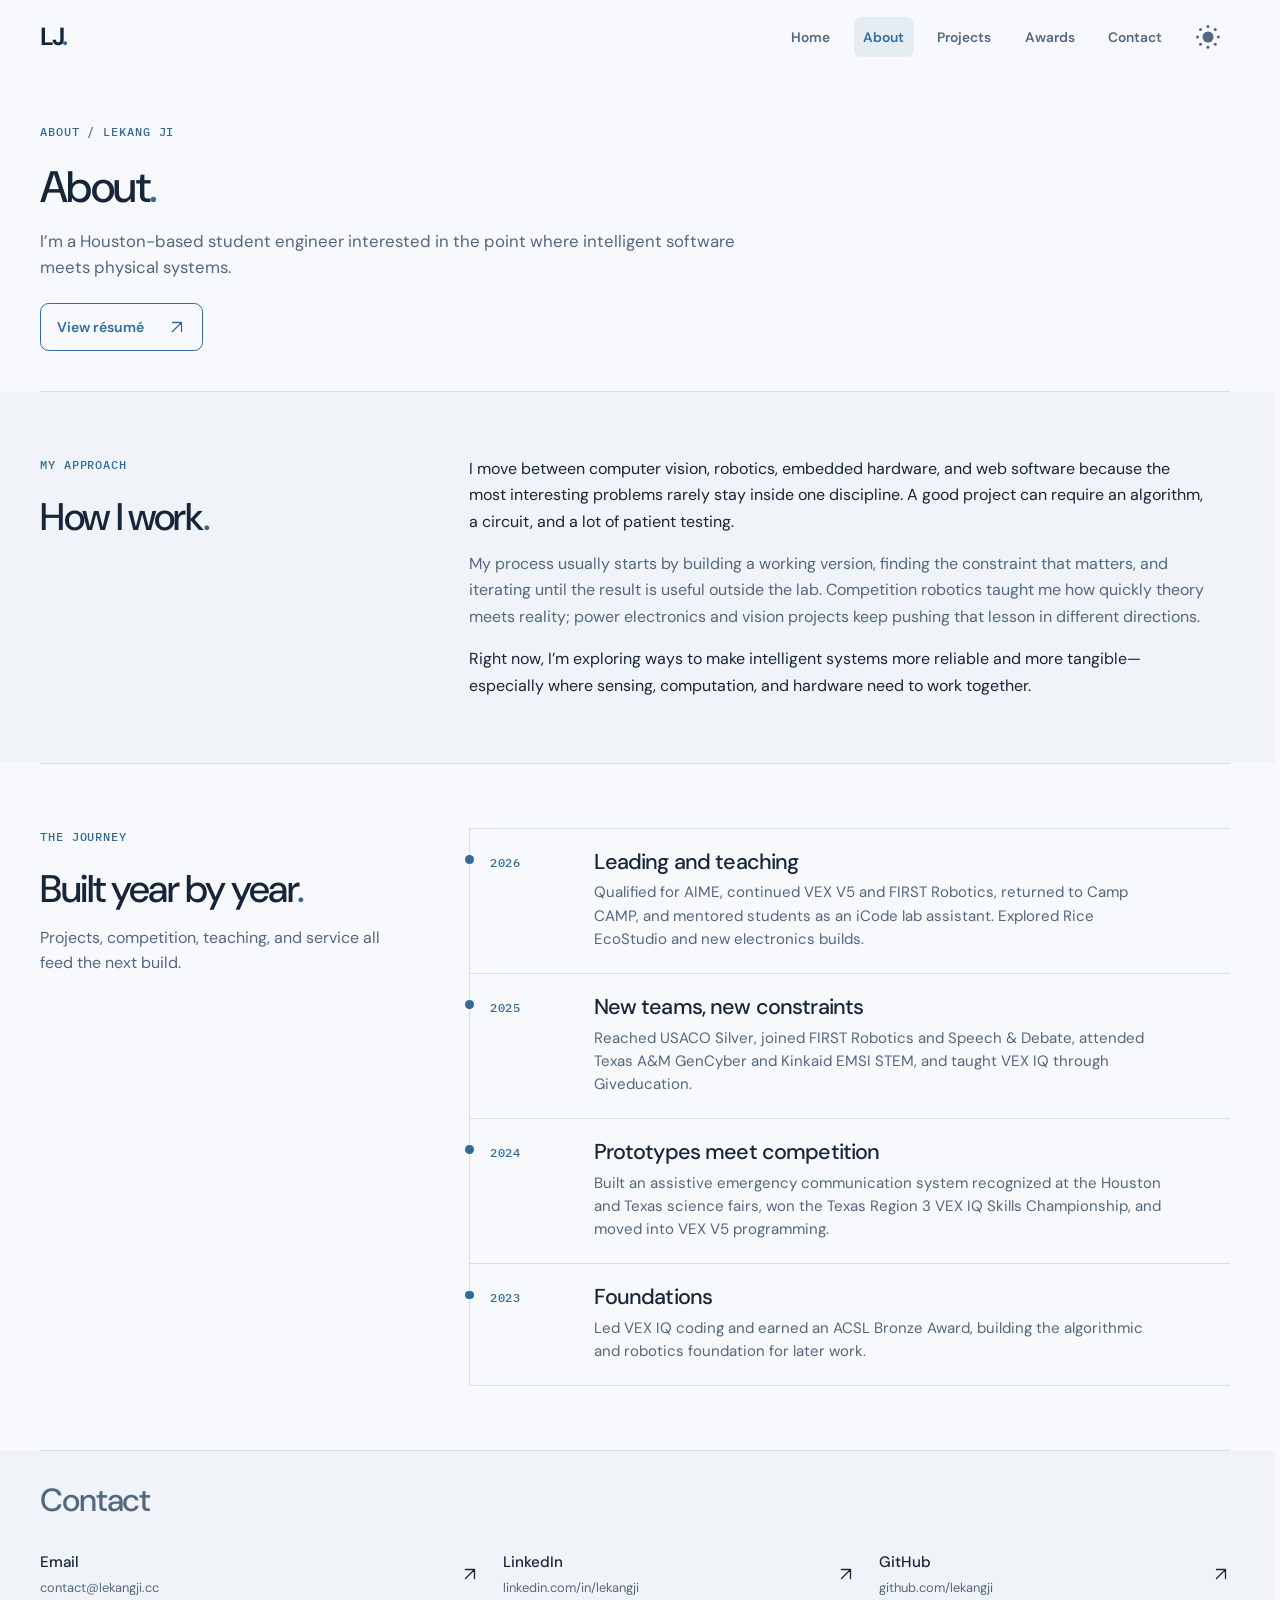
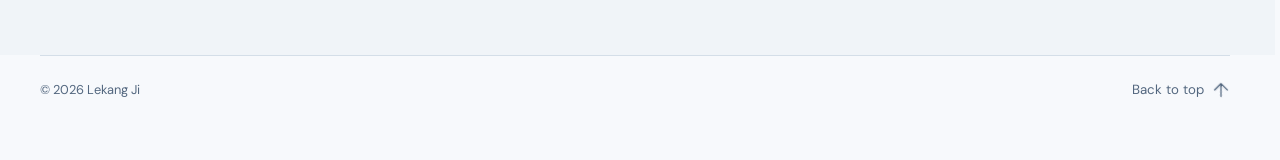
==== about/index.html @ abf26135 "v1.1 redesign" ====
<!doctype html>
<html lang="en">
<head><meta charset="UTF-8" /><meta name="viewport" content="width=device-width, initial-scale=1.0" /><meta name="description" content="About Lekang Ji: student engineer and builder working across software, AI, robotics, and hardware." /><title>About - Lekang Ji</title><link rel="stylesheet" href="/style.css?v=7" /><link rel="icon" type="image/svg+xml" href="/images/favicon.svg" />
        <meta name="theme-color" content="#326b9a" />
        <link rel="canonical" href="https://lekang.cc/about/" />
        <meta property="og:url" content="https://lekang.cc/about/" />
        <meta property="og:type" content="website" />
        <meta property="og:site_name" content="Lekang Ji" />
        <meta property="og:title" content="About - Lekang Ji" />
        <meta property="og:description" content="About Lekang Ji: student engineer and builder working across software, AI, robotics, and hardware." />
        <meta name="twitter:card" content="summary" />
        <meta name="twitter:title" content="About - Lekang Ji" />
        <meta name="twitter:description" content="About Lekang Ji: student engineer and builder working across software, AI, robotics, and hardware." />
    </head>
<body id="top">
    <a class="skip-link" href="#main-content">Skip to content</a>
    <header class="site-header" data-page="About"><nav class="site-nav wrap" aria-label="Primary navigation"><a class="wordmark" href="/">LJ<span class="wordmark-dot">.</span></a><div class="nav-links" id="primaryNav"><a href="/">Home</a><a href="/about/" aria-current="page">About</a><a href="/projects/">Projects</a><a href="/achievements/">Awards</a><a href="#contact">Contact</a></div><button class="nav-toggle" aria-controls="primaryNav" aria-expanded="false" aria-label="Open navigation" type="button"><span></span></button><button class="theme-toggle" id="themeToggle" aria-label="Switch to dark mode" type="button"></button></nav></header>
    <main id="main-content" tabindex="-1" class="wrap about-page">
        <section class="page-hero"><p class="kicker mono">ABOUT / LEKANG JI</p><h1>About<span class="accent-period">.</span></h1><p>I’m a Houston-based student engineer interested in the point where intelligent software meets physical systems.</p><a class="button-link button-link-secondary" href="/resume/">View résumé <span class="icon icon-external" aria-hidden="true"></span></a></section>
        <section class="about-bio" aria-labelledby="bio-title"><div><p class="kicker mono">MY APPROACH</p><h2 id="bio-title">How I work<span class="accent-period">.</span></h2></div><div class="about-page-body"><p>I move between computer vision, robotics, embedded hardware, and web software because the most interesting problems rarely stay inside one discipline. A good project can require an algorithm, a circuit, and a lot of patient testing.</p><p>My process usually starts by building a working version, finding the constraint that matters, and iterating until the result is useful outside the lab. Competition robotics taught me how quickly theory meets reality; power electronics and vision projects keep pushing that lesson in different directions.</p><p>Right now, I’m exploring ways to make intelligent systems more reliable and more tangible—especially where sensing, computation, and hardware need to work together.</p></div></section>
        <section class="about-timeline" aria-labelledby="timeline-title"><div><p class="kicker mono">THE JOURNEY</p><h2 id="timeline-title">Built year by year<span class="accent-period">.</span></h2><p>Projects, competition, teaching, and service all feed the next build.</p></div><div class="timeline-list"><article><span class="timeline-year mono">2026</span><div><h3>Leading and teaching</h3><p>Qualified for AIME, continued VEX V5 and FIRST Robotics, returned to Camp CAMP, and mentored students as an iCode lab assistant. Explored Rice EcoStudio and new electronics builds.</p></div></article><article><span class="timeline-year mono">2025</span><div><h3>New teams, new constraints</h3><p>Reached USACO Silver, joined FIRST Robotics and Speech & Debate, attended Texas A&amp;M GenCyber and Kinkaid EMSI STEM, and taught VEX IQ through Giveducation.</p></div></article><article><span class="timeline-year mono">2024</span><div><h3>Prototypes meet competition</h3><p>Built an assistive emergency communication system recognized at the Houston and Texas science fairs, won the Texas Region 3 VEX IQ Skills Championship, and moved into VEX V5 programming.</p></div></article><article><span class="timeline-year mono">2023</span><div><h3>Foundations</h3><p>Led VEX IQ coding and earned an ACSL Bronze Award, building the algorithmic and robotics foundation for later work.</p></div></article></div></section>
    </main>
    <footer class="site-footer wrap"><noscript><section id="contact" class="contact-section"><h2>Contact</h2><div class="contact-links"><a href="mailto:contact@lekangji.cc">Email</a><a href="https://www.linkedin.com/in/lekangji/">LinkedIn</a><a href="https://github.com/lekangji">GitHub</a></div></section></noscript></footer>
    <script type="module" src="/script.js?v=7"></script>
</body>
</html>
---- style.css ----
@import url("https://fonts.googleapis.com/css2?family=DM+Sans:wght@400;500;600;700&family=IBM+Plex+Mono:wght@400;500;600&display=swap");

:root {
    color-scheme: light;
    --bg: #f7f9fc;
    --paper: #edf2f7;
    --ink: #172538;
    --muted: #53677f;
    --line: #d4dee8;
    --accent: #326b9a;
    --accent-ink: #fff;
    --visual-dark: #1b334d;
    --max: 1280px;
    --header-height: 74px;
    --ease-out: cubic-bezier(.16, 1, .3, 1);
}
[data-theme="dark"] {
    color-scheme: dark;
    --bg: #0d1118;
    --paper: #171e28;
    --ink: #ecf4fd;
    --muted: #a7b6c6;
    --line: #303b48;
    --accent: #91bfe8;
    --accent-ink: #0d1118;
    --visual-dark: #172b40;
}
@media (prefers-color-scheme: dark) {
    :root:not([data-theme]) { color-scheme: dark; --bg: #0d1118; --paper: #171e28; --ink: #edf3fa; --muted: #aebac8; --line: #303b48; --accent: #91bfe8; --accent-ink: #0d1118; --visual-dark: #172b40; }
}
* { box-sizing: border-box; }
html { scroll-behavior: smooth; scroll-padding-top: 5rem; scrollbar-gutter: stable; }
body { margin: 0; overflow-x: clip; background: var(--bg); color: var(--ink); font-family: "DM Sans", Arial, sans-serif; font-size: 1rem; line-height: 1.6; -webkit-font-smoothing: antialiased; text-rendering: optimizeLegibility; }
main { animation: page-in .5s var(--ease-out) both; }
@keyframes page-in { from { opacity: .94; transform: translateY(8px); filter: blur(2px); } to { opacity: 1; transform: none; filter: none; } }
button, a { -webkit-tap-highlight-color: transparent; }
a { color: inherit; }
a:focus-visible, button:focus-visible { outline: 2px solid var(--accent); outline-offset: 4px; }
button { font: inherit; }
::selection { background: var(--accent); color: var(--accent-ink); }
* { scrollbar-width: thin; scrollbar-color: var(--muted) transparent; }
*::-webkit-scrollbar { width: 10px; height: 10px; }
*::-webkit-scrollbar-thumb { border: 3px solid transparent; border-radius: 999px; background: var(--muted); background-clip: padding-box; }
.wrap { width: min(calc(100% - 5rem), var(--max)); margin-inline: auto; }
.mono { font-family: "IBM Plex Mono", ui-monospace, monospace; font-size: .75rem; font-weight: 500; letter-spacing: .075em; }
.kicker { margin: 0 0 1.35rem; color: var(--accent); text-transform: uppercase; }
h1, h2, h3, p { margin-top: 0; }
h1, h2, h3 { font-weight: 500; letter-spacing: -.035em; line-height: 1.1; text-wrap: balance; overflow-wrap: anywhere; }
p { line-height: 1.55; }
.accent-period, .wordmark-dot, .hero-period { color: var(--accent); }
.skip-link { position: fixed; top: .5rem; left: 1rem; z-index: 100; padding: .7rem 1rem; border-radius: .5rem; background: var(--accent); color: var(--accent-ink); transform: translateY(-200%); }
.skip-link:focus { transform: none; }
.no-script-note { padding-block: 1.5rem; color: var(--muted); }
html:not(.theme-ready) .theme-toggle { display: none; }
html:not(.nav-ready) .nav-toggle { display: none; }
html:not(.nav-ready) .loading-message { display: none; }
.print-contact { display: none; }

/* Navigation */
.site-header { position: sticky; top: 0; z-index: 30; border-bottom: 1px solid transparent; background: color-mix(in srgb, var(--bg) 82%, transparent); backdrop-filter: blur(18px); -webkit-backdrop-filter: blur(18px); transition: background-color .25s ease, border-color .25s ease; }
.site-header.is-scrolled { background: color-mix(in srgb, var(--bg) 95%, transparent); border-bottom-color: var(--line); }
.site-nav { position: relative; display: flex; align-items: center; min-height: var(--header-height); gap: .9rem; }
.wordmark { flex: 0 0 auto; margin-right: auto; font-size: 1.55rem; font-weight: 700; letter-spacing: -.1em; line-height: 1; text-decoration: none; }
.nav-links { display: flex; align-items: center; gap: clamp(.45rem, 1.1vw, 1.2rem); min-width: 0; overflow-x: auto; scrollbar-width: none; }
.nav-links::-webkit-scrollbar { display: none; }
.nav-links a { position: relative; flex: 0 0 auto; padding: .55rem .6rem; border-radius: .45rem; color: var(--muted); font-size: .86rem; font-weight: 600; text-decoration: none; white-space: nowrap; transition: color .2s ease, background-color .2s ease; }
.nav-links a::after { content: ""; position: absolute; left: 0; right: 100%; bottom: -.28rem; height: 1px; background: var(--accent); transition: right .2s ease; }
.nav-links a:hover, .nav-links a[aria-current="page"] { color: var(--accent); background: color-mix(in srgb, var(--accent) 9%, transparent); }
.nav-links a:hover::after, .nav-links a[aria-current="page"]::after { right: 0; }
.theme-toggle, .nav-toggle { position: relative; flex: 0 0 auto; width: 2.75rem; height: 2.75rem; padding: 0; border: 0; border-radius: .6rem; background: transparent; color: var(--muted); cursor: pointer; transition: color .2s ease, background-color .2s ease; }
.theme-toggle:hover, .nav-toggle:hover { color: var(--accent); background: color-mix(in srgb, var(--accent) 9%, transparent); }
.theme-toggle::before { content: ""; position: absolute; inset: 50% auto auto 50%; width: 1.25rem; height: 1.25rem; border-radius: 50%; box-shadow: inset 0 0 0 .625rem currentColor; transform: translate(-50%, -50%) scale(.55) rotate(0deg); transition: transform .5s var(--ease-out), box-shadow .5s ease; }
.theme-toggle::after { content: ""; position: absolute; inset: 50% auto auto 50%; width: .2rem; height: .2rem; border-radius: 50%; background: currentColor; box-shadow: 0 -.65rem 0 currentColor, .46rem -.46rem 0 currentColor, .65rem 0 0 currentColor, .46rem .46rem 0 currentColor, 0 .65rem 0 currentColor, -.46rem .46rem 0 currentColor, -.65rem 0 0 currentColor, -.46rem -.46rem 0 currentColor; transform: translate(-50%, -50%) rotate(0deg); transition: transform .5s var(--ease-out), opacity .25s ease; }
[data-theme="dark"] .theme-toggle::before { box-shadow: inset .4rem .15rem 0 0 currentColor; transform: translate(-50%, -50%) scale(1) rotate(180deg); }
[data-theme="dark"] .theme-toggle::after { opacity: 0; transform: translate(-50%, -50%) rotate(180deg) scale(.5); }
.nav-toggle { display: none; }

/* Intro */
.hero { position: relative; min-height: min(78svh, 780px); display: flex; flex-direction: column; justify-content: center; padding-block: clamp(4rem, 7vw, 6.5rem) clamp(5rem, 7vw, 6.5rem); border-bottom: 1px solid var(--line); }
.hero-index { display: flex; justify-content: space-between; max-width: 70rem; color: var(--muted); }
.hero h1 { margin: 2rem 0 2.6rem; font-size: clamp(4.75rem, 9vw, 6rem); line-height: .95; }
.hero-bottom { display: grid; grid-template-columns: minmax(170px, .38fr) minmax(0, 1fr); gap: clamp(2rem, 5vw, 5rem); max-width: 70rem; }
.hero-role { padding-top: .5rem; color: var(--accent); }
.hero-statement { max-width: 44rem; margin-bottom: 1.25rem; font-size: clamp(1.75rem, 3vw, 2.7rem); font-weight: 500; letter-spacing: -.035em; line-height: 1.16; }
.hero-context { max-width: 38rem; color: var(--muted); font-size: 1.03rem; }
.hero-actions { display: flex; flex-wrap: wrap; gap: .75rem; margin-top: 1.6rem; }
.button-link { display: inline-flex; align-items: center; justify-content: space-between; gap: 1.5rem; min-height: 3rem; padding: .72rem 1rem; border: 1px solid var(--accent); border-radius: .55rem; background: var(--accent); color: var(--accent-ink); font-size: .88rem; font-weight: 600; text-decoration: none; transition: background-color .2s ease, color .2s ease, transform .3s var(--ease-out), border-color .2s ease; }
.button-link:hover { background: color-mix(in srgb, var(--accent) 75%, var(--ink)); transform: translateY(-2px); }
.button-link-secondary { background: transparent; color: var(--accent); }
.button-link-secondary:hover { background: color-mix(in srgb, var(--accent) 10%, transparent); color: var(--accent); }
.scroll-link { position: absolute; right: 0; bottom: 2.7rem; color: var(--muted); text-decoration: none; transition: color .2s ease; }
.scroll-link span { display: inline-block; margin-left: .45rem; color: var(--accent); font-size: 1rem; transition: transform .2s ease; }
.scroll-link:hover { color: var(--ink); }
.scroll-link:hover span { transform: translateY(4px); }

/* Work */
.work-section { padding-block: clamp(4.5rem, 8vw, 7rem); }
.section-shaded { position: relative; isolation: isolate; }
.section-shaded::before { content: ""; position: absolute; z-index: -1; top: 0; bottom: 0; left: 50%; width: 100vw; transform: translateX(-50%); background: color-mix(in srgb, var(--paper) 72%, var(--bg)); }
.case-system.section-shaded::before { background: var(--visual-dark); }
.section-intro { display: grid; grid-template-columns: minmax(150px, .3fr) minmax(0, 1fr); gap: clamp(2rem, 5vw, 5rem); margin-bottom: 3rem; }
.section-intro .kicker { padding-top: .6rem; }
.section-intro-heading { display: flex; flex-wrap: wrap; align-items: end; justify-content: space-between; gap: 1rem 2rem; }
.section-intro h2 { margin-bottom: 0; font-size: clamp(3.25rem, 5vw, 4.75rem); }
.section-intro-heading .button-link { flex: 0 0 auto; margin-bottom: .35rem; }
.section-intro-main > p { max-width: 35rem; margin: .8rem 0 0; color: var(--muted); font-size: 1.08rem; }
.section-inline-link { margin-top: .75rem; }
.work-feature { border-top: 1px solid var(--line); }
.work-feature:last-of-type { border-bottom: 1px solid var(--line); }
.feature-link { display: grid; grid-template-columns: minmax(0, .8fr) minmax(0, 1.2fr); gap: clamp(2.5rem, 6vw, 6rem); align-items: center; padding-block: clamp(2.5rem, 4vw, 4rem); text-decoration: none; }
.work-feature:nth-of-type(even) .feature-copy { order: 2; }
.work-feature:nth-of-type(even) .project-visual { order: 1; }
.feature-meta { margin-bottom: 1.2rem; color: var(--accent); }
.feature-copy h3 { max-width: 10ch; margin-bottom: 1rem; font-size: clamp(2.8rem, 4.5vw, 4rem); transition: color .25s ease; }
.feature-link:hover .feature-copy h3, .feature-link:focus-visible .feature-copy h3 { color: var(--accent); }
.feature-copy > p:not(.feature-meta) { max-width: 32rem; color: var(--muted); font-size: clamp(1.05rem, 1.5vw, 1.26rem); line-height: 1.52; }
.feature-action { display: inline-flex; justify-content: space-between; gap: 2rem; min-width: 14rem; margin-top: 1rem; padding-bottom: .6rem; border-bottom: 1px solid var(--accent); color: var(--accent); }
.feature-action span { font-size: 1rem; transition: transform .2s ease; }
.feature-link:hover .feature-action span { transform: translate(3px, -3px); }
.text-action { display: inline-flex; align-items: center; gap: .7rem; margin-top: 2.5rem; padding-bottom: .55rem; border-bottom: 1px solid var(--accent); color: var(--accent); text-decoration: none; transition: gap .2s ease, color .2s ease; }
.text-action:hover { gap: 1.1rem; color: var(--ink); }
.project-visual { position: relative; display: flex; flex-direction: column; justify-content: space-between; min-height: clamp(300px, 30vw, 400px); overflow: hidden; padding: clamp(1.2rem, 2.2vw, 2rem); color: #e9f0e8; background: var(--visual-dark); filter: hue-rotate(55deg) saturate(.82); isolation: isolate; transition: transform .45s var(--ease-out), filter .35s ease; }
.feature-link:hover .project-visual { transform: scale(1.012); filter: hue-rotate(70deg) saturate(1.05); }
.visual-label, .visual-foot { position: relative; z-index: 3; font-size: .7rem; }
.visual-foot { align-self: flex-end; }

/* Schematic-style visuals for the selected work. */
.visual-ups { background: #34463f; }
.visual-ups::before { content: ""; position: absolute; inset: 0; background: linear-gradient(90deg, transparent 49.8%, #ffffff18 50%, transparent 50.2%), linear-gradient(transparent 49.8%, #ffffff18 50%, transparent 50.2%); background-size: 64px 64px; opacity: .7; }
.ups-core { position: absolute; z-index: 2; top: 24%; left: 14%; display: flex; flex-direction: column; justify-content: center; width: 38%; height: 48%; padding: 2rem; border: 1px solid #c9d8c470; background: #d8e1d4; color: #31453b; }
.ups-core span { color: #597467; }
.ups-core strong { margin-block: .8rem; font-size: clamp(1.5rem, 3vw, 3rem); font-weight: 600; letter-spacing: -.06em; }
.ups-core small { font-family: "IBM Plex Mono", monospace; font-size: .7rem; letter-spacing: .075em; }
.ups-line { position: absolute; top: 48%; left: 52%; width: 13%; border-top: 2px solid #c9d8c4; }
.ups-output { position: absolute; top: 25%; right: 10%; display: grid; grid-template-columns: repeat(2, 1fr); gap: .7rem; width: 25%; height: 46%; }
.ups-output span { display: grid; place-items: center; border: 1px solid #d4e3d0a6; color: #e3eee0; font: .62rem "IBM Plex Mono", monospace; }
.visual-vision { background: #29342f; }
.vision-grid { position: absolute; inset: 0; background: repeating-linear-gradient(0deg, transparent 0 39px, #a9c2a213 40px), repeating-linear-gradient(90deg, transparent 0 39px, #a9c2a213 40px); }
.vision-object { position: absolute; left: 37%; bottom: 20%; width: 28%; height: 36%; background: linear-gradient(135deg, #98a99d, #5c7565); clip-path: polygon(20% 0, 80% 0, 100% 18%, 100% 100%, 0 100%, 0 18%); box-shadow: 0 0 30px #0005; }
.vision-object-top { position: absolute; left: 21%; top: 14%; width: 58%; height: 11%; background: #d4dfd0; }
.vision-target { position: absolute; left: 29%; top: 26%; width: 44%; height: 59%; border: 1px solid #b4cfb0; }
.vision-target::before, .vision-target::after { content: ""; position: absolute; width: 12px; height: 12px; border-color: #d4e7cb; }
.vision-target::before { top: -1px; left: -1px; border-top: 2px solid; border-left: 2px solid; }
.vision-target::after { bottom: -1px; right: -1px; border-bottom: 2px solid; border-right: 2px solid; }
.vision-target span { position: absolute; top: -1.45rem; left: 0; color: #d4e7cb; font-size: .7rem; }
.vision-crosshair { position: absolute; top: 52%; left: 50%; color: #e3eee0; font: 2rem "IBM Plex Mono", monospace; transform: translate(-50%, -50%); }
.visual-platform { background: #d9dfd6; color: #415d4d; }
.browser-shell { position: absolute; top: 17%; left: 12%; width: 76%; height: 67%; border: 1px solid #8fa593; background: #edf1e9; }
.browser-top { display: flex; align-items: center; gap: 5px; height: 14%; padding: .35rem 1rem; border-bottom: 1px solid #adc0ad; }
.browser-top i { width: 6px; height: 6px; border: 1px solid #79967f; border-radius: 50%; }
.browser-top span { margin-left: auto; font-size: .7rem; }
.browser-content { display: flex; height: 86%; }
.browser-side { width: 17%; border-right: 1px solid #adc0ad; background: #e2e9df; }
.browser-main { flex: 1; padding: 8%; }
.browser-head { width: 63%; height: 18%; margin-bottom: 12%; background: #829e87; }
.browser-tiles { display: flex; gap: 4%; height: 28%; }
.browser-tiles span { flex: 1; background: #c1d0be; }
.browser-tiles span:nth-child(2) { background: #91a994; }
.browser-tiles.secondary { height: 16%; margin-top: 4%; opacity: .7; }

/* Featured projects: image-led stories and their detail panel. */
.featured-story + .featured-story { margin-top: 1.25rem; }
.featured-open { position: relative; display: block; width: 100%; min-height: clamp(470px, 54vw, 660px); overflow: hidden; padding: 0; border: 0; background: var(--visual-dark); color: #fff; text-align: left; cursor: pointer; isolation: isolate; }
.featured-open:focus-visible { outline: 3px solid var(--accent); outline-offset: 4px; }
.featured-fallback, .featured-image { position: absolute; inset: -17% 0; width: 100%; height: 134%; transform: translate3d(0, var(--featured-shift, 0px), 0) scale(var(--featured-scale, 1.12)); transform-origin: center; transition: transform .12s linear, opacity .4s ease; }
.featured-fallback { min-height: 0; padding: 0; filter: none; }
.featured-image { display: block; object-fit: cover; opacity: 0; transition: transform .12s linear, opacity .5s ease, filter .35s ease; }
.featured-open.has-featured-image .featured-image { opacity: 1; }
.featured-open.has-featured-image .featured-fallback { opacity: 0; }
.featured-shade { position: absolute; z-index: 4; inset: 0; background: linear-gradient(180deg, rgba(10, 23, 37, .64), transparent 27%, rgba(10, 23, 37, .62) 100%), linear-gradient(90deg, rgba(10, 23, 37, .78) 0%, rgba(10, 23, 37, .42) 48%, rgba(10, 23, 37, .08) 100%); }
.featured-content { position: relative; z-index: 5; display: flex; flex-direction: column; align-items: flex-start; justify-content: flex-end; min-height: inherit; max-width: 48rem; padding: clamp(1.5rem, 5vw, 4.5rem); }
.featured-meta { margin: -.45rem 0 auto -.65rem; padding: .45rem .65rem; background: rgba(10, 23, 37, .78); color: #eff7ff; }
.featured-title { display: block; max-width: 13ch; margin-top: 4rem; font-size: clamp(3.5rem, 7vw, 6rem); font-weight: 500; letter-spacing: -.04em; line-height: 1.04; text-wrap: balance; overflow-wrap: anywhere; }
.featured-summary { display: block; max-width: 34rem; margin-top: 1rem; font-size: clamp(1.05rem, 1.6vw, 1.3rem); line-height: 1.4; color: #e5edf5; }
.featured-cta { display: inline-flex; align-items: center; justify-content: space-between; gap: 2rem; min-width: 16rem; margin-top: 2rem; padding: .7rem 0; border-bottom: 1px solid #d6e8f8; color: #fff; }
.featured-cta span { font-size: 1rem; transition: transform .25s var(--ease-out); }
.featured-open:hover .featured-cta span, .featured-open:focus-visible .featured-cta span { transform: translate(4px, -4px); }
.featured-open:hover .featured-image { filter: saturate(1.1) contrast(1.03); }
.featured-open .visual-platform { background: #4c6375; }
.featured-open .browser-shell { transform: rotate(-5deg) scale(1.1); }
.featured-open .visual-ups { background: #25435a; }
.featured-open .visual-vision { background: #1e3a4d; }

body.featured-panel-open { overflow: hidden; }
.featured-panel { position: fixed; inset: 0 0 0 auto; width: min(560px, 100%); max-width: none; height: 100dvh; max-height: none; margin: 0; padding: 0; overflow-x: hidden; overflow-y: auto; border: 0; border-left: 1px solid var(--line); background: var(--bg); color: var(--ink); box-shadow: -18px 0 50px rgba(8, 20, 33, .2); }
.featured-panel[open] { animation: featured-panel-in .38s var(--ease-out) both; }
.featured-panel::backdrop { background: rgba(9, 19, 31, .58); }
@keyframes featured-panel-in { from { opacity: .9; transform: translateX(48px); } to { opacity: 1; transform: translateX(0); } }
.featured-panel-inner { min-height: 100%; }
.featured-panel-top { position: sticky; top: 0; z-index: 2; display: flex; justify-content: space-between; align-items: center; gap: 1rem; min-height: 4.5rem; padding: .75rem clamp(1.25rem, 4vw, 2.5rem); border-bottom: 1px solid var(--line); background: color-mix(in srgb, var(--bg) 96%, transparent); backdrop-filter: blur(14px); color: var(--accent); }
.featured-panel-close { display: inline-flex; align-items: center; gap: .75rem; padding: .4rem 0 .4rem .5rem; border: 0; background: transparent; color: var(--ink); cursor: pointer; }
.featured-panel-close span { font-size: 1.6rem; line-height: 1; }
.featured-panel-close { min-height: 2.75rem; border-radius: .55rem; }
.featured-panel-body { padding: clamp(2rem, 5vw, 3rem) clamp(1.25rem, 4vw, 2.5rem) 4rem; }
.featured-panel-category { margin-bottom: 1rem; color: var(--accent); text-transform: uppercase; }
.featured-panel h2 { margin-bottom: 1.25rem; font-size: clamp(2.75rem, 5vw, 4rem); }
.featured-panel-description { max-width: 42ch; margin-bottom: 2rem; color: var(--muted); font-size: 1.1rem; }
.featured-panel-gallery { display: grid; gap: .75rem; margin-bottom: 2rem; }
.featured-panel-gallery figure { margin: 0; }
.featured-panel-gallery img, .case-media img { display: block; width: 100%; aspect-ratio: 4 / 3; max-height: 420px; object-fit: contain; background: var(--paper); border: 1px solid var(--line); border-radius: .55rem; opacity: 0; }
.featured-panel-gallery .is-loaded img, .case-media.is-loaded img { opacity: 1; }
.case-media { margin: 2rem 0 0; max-width: 48rem; }
.case-media figcaption { margin-top: .5rem; color: var(--muted); font-size: .85rem; }
.featured-panel-gallery figcaption, .featured-media-note { margin: .5rem 0 0; color: var(--muted); font-size: .8rem; }
.featured-panel-fallback { position: relative; inset: auto; width: 100%; height: 280px; transform: none; overflow: hidden; }
.featured-panel-fallback .browser-shell { transform: scale(.9); }
.featured-panel-subhead { margin-bottom: .8rem; color: var(--accent); }
.featured-panel-stack { display: flex; flex-wrap: wrap; gap: .5rem; margin: 0 0 2rem; padding: 0; list-style: none; }
.featured-panel-stack li { padding: .5rem .75rem; border: 1px solid var(--line); border-radius: .35rem; background: var(--paper); font-size: .82rem; }
.featured-panel-links { display: grid; gap: .6rem; }
.featured-panel-link { display: flex; align-items: center; min-height: 3.25rem; padding: .7rem 1rem; border: 1px solid var(--accent); border-radius: .5rem; color: var(--accent); font-size: .9rem; font-weight: 600; text-decoration: none; transition: background .2s ease, color .2s ease; }
.featured-panel-link:first-child { background: var(--accent); color: var(--accent-ink); }
.featured-panel-link:hover { background: color-mix(in srgb, var(--accent) 12%, var(--bg)); }
.featured-panel-link:first-child:hover { background: color-mix(in srgb, var(--accent) 78%, var(--ink)); }

/* Contact */
.contact-section { display: grid; grid-template-columns: minmax(0, 1.35fr) minmax(280px, .65fr); column-gap: clamp(3rem, 7vw, 7rem); align-items: end; padding-block: clamp(5rem, 9vw, 8rem); border-top: 1px solid var(--line); }
.contact-section .kicker { grid-column: 1 / -1; }
.contact-section h2 { max-width: 12ch; margin-bottom: 0; font-size: clamp(3.5rem, 6vw, 5.5rem); }
.contact-action p { max-width: 22rem; margin-bottom: .5rem; color: var(--muted); font-size: 1.05rem; }
.contact-link { display: inline-flex; gap: 2rem; align-items: baseline; margin-top: 1.5rem; padding-bottom: .3rem; border-bottom: 1px solid var(--accent); color: var(--accent); font-size: clamp(2rem, 4vw, 4rem); letter-spacing: -.05em; text-decoration: none; }
.contact-link span { font-size: .75em; transition: transform .2s ease; }
.contact-link:hover span { transform: translate(5px, -5px); }
.contact-social { display: flex; flex-wrap: wrap; gap: 1.4rem; margin-top: 1.8rem; }
.contact-social a { color: var(--muted); text-decoration: none; transition: color .2s ease; }
.contact-social a:hover { color: var(--accent); }
.site-footer { display: flex; justify-content: space-between; gap: 2rem; padding-block: 2rem 3rem; border-top: 1px solid var(--line); color: var(--muted); }
.archive-page .site-footer { border-top: 0; }
.site-footer > div { display: flex; flex-wrap: wrap; gap: 1.5rem; }
.site-footer a { font-size: .83rem; text-decoration: none; }
.site-footer a:hover { color: var(--accent); }

/* Recognition preview */
.achievement-section { padding-block: clamp(4.5rem, 8vw, 7rem); border-top: 1px solid var(--line); }
.compact-intro { margin-bottom: 1.8rem; }
.award-featured { padding-block: 2rem 3rem; }
.award-featured .kicker { margin-bottom: 1.2rem; }

/* Archive */
.page-hero { padding-block: clamp(5rem, 8vw, 7rem) clamp(3.5rem, 6vw, 5rem); border-bottom: 1px solid var(--line); }
.page-hero h1 { max-width: 1000px; margin-bottom: 1.5rem; font-size: clamp(3.7rem, 6.5vw, 6rem); }
.page-hero > p:not(.kicker) { max-width: 45rem; color: var(--muted); font-size: clamp(1.15rem, 1.8vw, 1.55rem); }
.page-hero-actions { display: flex; flex-wrap: wrap; gap: 1rem 2rem; }
.page-hero-actions .text-action { margin-top: 1rem; }
.archive-nav { position: sticky; top: var(--header-height); z-index: 20; display: flex; gap: clamp(1rem, 3vw, 3rem); overflow-x: auto; padding-block: 1.05rem; border-bottom: 1px solid var(--line); background: color-mix(in srgb, var(--bg) 96%, transparent); backdrop-filter: blur(14px); scrollbar-width: none; }
.archive-nav::-webkit-scrollbar { display: none; }
.archive-nav a { flex: 0 0 auto; color: var(--muted); text-decoration: none; }
.archive-nav a:hover, .archive-nav a:focus-visible, .archive-nav a[aria-current="location"] { color: var(--accent); }
.archive-nav a[aria-current="location"] { text-decoration: underline; text-underline-offset: .45rem; }
.archive-content { padding-bottom: 0; }
.archive-section { padding-block: clamp(4.5rem, 8vw, 7rem); border-bottom: 1px solid var(--line); scroll-margin-top: 8rem; }
.archive-section:last-child { border-bottom: 0; }
.archive-section-head { display: grid; grid-template-columns: minmax(150px, .35fr) minmax(0, 1fr); gap: 2rem; align-items: start; margin-bottom: 1.6rem; }
.archive-section-head .kicker { padding-top: .5rem; }
.archive-section-head h2 { max-width: 16ch; font-size: clamp(2.8rem, 4vw, 4rem); }
.project-card-grid { display: grid; grid-template-columns: repeat(3, minmax(0, 1fr)); gap: 1.25rem; }
.project-card { min-width: 0; overflow: hidden; border: 1px solid var(--line); border-radius: .875rem; background: var(--paper); transform: perspective(900px); transition: transform .35s var(--ease-out), border-color .25s ease, background-color .25s ease; }
.project-card:focus-within { border-color: var(--accent); }
.project-card-inner { display: flex; height: 100%; flex-direction: column; color: inherit; text-decoration: none; }
.project-card-visual { position: relative; display: flex; min-height: 128px; align-items: flex-start; padding: 1rem; overflow: hidden; background: linear-gradient(135deg, color-mix(in srgb, var(--accent) 20%, var(--paper)), color-mix(in srgb, var(--accent) 5%, var(--paper))); transition: filter .25s ease; }
.project-card-visual::before { content: ""; position: absolute; inset: 0; background: linear-gradient(90deg, transparent 49.5%, color-mix(in srgb, var(--accent) 18%, transparent) 50%, transparent 50.5%), linear-gradient(transparent 49.5%, color-mix(in srgb, var(--accent) 18%, transparent) 50%, transparent 50.5%); background-size: 34px 34px; }
.project-card-visual > span { position: relative; z-index: 1; color: var(--accent); }
.project-card-image { position: absolute; inset: 0; width: 100%; height: 100%; object-fit: cover; transform: scale(1.02); transition: transform .2s ease, filter .25s ease; }
.project-card-body { display: flex; min-height: 230px; flex: 1; flex-direction: column; padding: 1.25rem; }
.project-card-meta { margin-bottom: .7rem; color: var(--accent); font-size: .7rem; text-transform: uppercase; }
.project-card-body h3 { margin-bottom: .65rem; font-size: clamp(1.4rem, 2vw, 1.9rem); letter-spacing: -.05em; }
.project-card-description { margin-bottom: 1.25rem; color: var(--muted); font-size: .9rem; }
.project-card-footer { display: flex; flex-wrap: wrap; justify-content: space-between; gap: .5rem; margin-top: auto; padding-top: .8rem; border-top: 1px solid var(--line); color: var(--accent); font-size: .7rem; }
.project-card-actions { display: flex; flex-wrap: wrap; justify-content: flex-end; gap: .35rem .7rem; text-align: right; }
.project-card-title-link, .project-card-action { color: inherit; text-decoration: none; }
.project-card-title-link:hover, .project-card-action:hover { color: var(--accent); }
.project-card-action { color: var(--accent); text-align: right; }
.award-card .project-card-footer span:last-child { white-space: normal; text-align: right; }
@media (hover: hover) and (pointer: fine) {
    .project-card:hover { transform: perspective(900px) translateY(-3px) rotateX(var(--tilt-x, .35deg)) rotateY(var(--tilt-y, -.35deg)); border-color: color-mix(in srgb, var(--accent) 70%, var(--line)); background: color-mix(in srgb, var(--accent) 5%, var(--paper)); }
    .project-card:hover .project-card-visual { filter: saturate(1.12) hue-rotate(5deg); }
    .project-card.has-image:hover .project-card-image { transform: translate3d(var(--image-x, 0px), var(--image-y, 0px), 0) scale(1.09); filter: saturate(1.08); }
}
.loading-message { padding-block: 5rem; color: var(--muted); }

/* Case studies */
.case-hero { padding-block: clamp(3.5rem, 6vw, 6rem) clamp(2.5rem, 4vw, 4rem); }
.case-hero h1 { max-width: 12ch; margin-bottom: 1.5rem; font-size: clamp(3.8rem, 7vw, 6rem); }
.case-statement { max-width: 52rem; font-size: clamp(1.8rem, 3.5vw, 3.2rem); letter-spacing: -.035em; line-height: 1.16; }
.case-summary { max-width: 42rem; margin-top: 1.8rem; color: var(--muted); font-size: 1.12rem; }
.case-system { padding: clamp(2rem, 4vw, 4rem); background: var(--visual-dark); color: #eef6ff; }
.case-system .kicker { color: #a9cfee; }
.system-flow { display: flex; align-items: stretch; gap: 1rem; padding-block: 2rem; }
.system-step { flex: 1; display: grid; min-height: 120px; place-items: center; padding: 1rem; border: 1px solid #9cc3e68c; color: #eef6ff; font-size: clamp(1rem, 1.5vw, 1.4rem); text-align: center; }
.system-arrow { align-self: center; color: #a9cfee; font-size: 1.8rem; }
.system-note { margin: 1rem 0 0; color: #a9cfee; font-size: .7rem; }
.case-body { display: grid; grid-template-columns: repeat(2, minmax(0, 1fr)); column-gap: clamp(3rem, 8vw, 8rem); padding-block: 3rem; }
.case-detail { padding-block: 1.8rem; border-bottom: 1px solid var(--line); }
.case-detail h2 { margin-bottom: 1.5rem; color: var(--accent); font-size: .72rem; letter-spacing: .1em; }
.case-detail p { max-width: 35rem; color: var(--ink); font-size: clamp(1.1rem, 1.55vw, 1.35rem); line-height: 1.5; }
.case-back { display: inline-block; margin-bottom: 5rem; padding-bottom: .6rem; border-bottom: 1px solid var(--accent); color: var(--accent); text-decoration: none; }
.case-missing { min-height: 60vh; padding-top: 8rem; }

/* About page */
.about-page .page-hero .button-link { margin-top: .4rem; }
.about-bio { display: grid; grid-template-columns: minmax(220px, .5fr) minmax(0, 1fr); gap: 3rem; padding-block: clamp(3rem, 5vw, 5rem); }
.about-bio h2 { font-size: clamp(1.8rem, 3vw, 2.5rem); }
.about-page-body { max-width: 46rem; }
.about-page-body p { margin-bottom: 1rem; font-size: clamp(1rem, 1.2vw, 1.125rem); letter-spacing: normal; line-height: 1.65; }
.about-page-body p:last-child { margin-bottom: 0; }
.about-page-body p:nth-child(2) { color: var(--muted); }
.about-timeline { display: grid; grid-template-columns: minmax(220px, .5fr) minmax(0, 1fr); gap: 3rem; padding-block: clamp(3rem, 5vw, 5rem); border-top: 1px solid var(--line); }
.about-timeline h2 { max-width: 12ch; margin-bottom: 1rem; font-size: clamp(3rem, 4.5vw, 4.25rem); }
.about-timeline > div:first-child > p:last-child { max-width: 22rem; color: var(--muted); }
.timeline-list { border-top: 1px solid var(--line); }
.timeline-list article { position: relative; display: grid; grid-template-columns: 5rem 1fr; gap: 1.5rem; padding: 1.35rem 0 1.35rem 1.25rem; border-bottom: 1px solid var(--line); border-left: 1px solid var(--line); transition: background-color .2s ease, border-color .2s ease; }
.timeline-list article::before { content: ""; position: absolute; top: 1.65rem; left: -.3rem; width: .55rem; height: .55rem; border-radius: 50%; background: var(--accent); }
.timeline-list article:hover { border-left-color: var(--accent); background: color-mix(in srgb, var(--accent) 6%, transparent); }
.timeline-year { padding-top: .15rem; color: var(--accent); }
.timeline-list h3 { margin-bottom: .45rem; font-size: 1.35rem; letter-spacing: -.04em; }
.timeline-list p { max-width: 36rem; margin: 0; color: var(--muted); font-size: .94rem; }
.award-timeline { width: min(100%, 900px); margin-left: auto; }
.award-timeline article { grid-template-columns: minmax(8.5rem, .32fr) minmax(0, 1fr); }
.award-timeline .timeline-year { line-height: 1.45; }

/* A readable on-screen résumé that also prints cleanly. */
.resume-page { padding-bottom: 0; }
.resume-hero { padding-block: clamp(3.5rem, 6vw, 6rem) 2.5rem; border-bottom: 1px solid var(--line); }
.resume-hero h1 { margin-bottom: 1.5rem; font-size: clamp(4.5rem, 9vw, 6rem); }
.resume-hero > p:not(.kicker) { max-width: 43rem; font-size: clamp(1.3rem, 2.2vw, 2rem); letter-spacing: -.035em; }
.resume-contact { display: flex; flex-wrap: wrap; gap: 1.8rem; margin-top: 3rem; color: var(--muted); }
.resume-contact a { color: var(--accent); text-decoration: none; }
.resume-section { display: grid; grid-template-columns: minmax(170px, .35fr) minmax(0, 1fr); gap: 2rem; padding-block: 2.5rem; border-bottom: 1px solid var(--line); }
.resume-section .kicker { padding-top: .3rem; }
.resume-entry { margin-bottom: 2rem; }
.resume-entry h3 { margin-bottom: .5rem; font-size: clamp(1.4rem, 2vw, 2rem); letter-spacing: -.045em; }
.resume-entry p { max-width: 43rem; margin: 0; color: var(--muted); font-size: 1rem; }
.resume-section .text-action { margin-top: 0; }

.reveal { opacity: 1; }
.nav-ready .reveal { opacity: 0; transform: translateY(16px); transition: opacity .55s ease, transform .55s ease; }
.reveal.is-visible { opacity: 1; transform: none; }

@media (max-width: 900px) {
    .wrap { width: min(calc(100% - 3rem), var(--max)); }
    .featured-open { min-height: 540px; }
    .featured-shade { background: linear-gradient(0deg, rgba(10, 23, 37, .88) 0%, rgba(10, 23, 37, .42) 62%, rgba(10, 23, 37, .14) 100%); }
    .nav-links { margin-left: auto; }
    .feature-link { grid-template-columns: 1fr; gap: 2rem; }
    .work-feature:nth-of-type(even) .feature-copy, .work-feature:nth-of-type(even) .project-visual { order: initial; }
    .feature-copy h3 { max-width: none; }
    .project-visual { min-height: 370px; }
    .project-card-grid { grid-template-columns: repeat(2, minmax(0, 1fr)); }
}
@media (max-width: 640px) {
    :root { --header-height: 64px; }
    .wrap { width: min(calc(100% - 2rem), var(--max)); }
    .site-nav { min-height: var(--header-height); gap: .15rem; }
    .wordmark { font-size: 1.3rem; }
    .nav-toggle { display: block; }
    .nav-toggle::before, .nav-toggle::after, .nav-toggle span { content: ""; position: absolute; left: 50%; width: 1rem; height: 1.5px; border-radius: 2px; background: currentColor; transform: translateX(-50%); transition: transform .25s var(--ease-out), opacity .2s ease, top .25s var(--ease-out); }
    .nav-toggle::before { top: .95rem; }
    .nav-toggle span { top: 1.34rem; }
    .nav-toggle::after { top: 1.73rem; }
    .nav-toggle[aria-expanded="true"]::before { top: 1.34rem; transform: translateX(-50%) rotate(45deg); }
    .nav-toggle[aria-expanded="true"] span { opacity: 0; }
    .nav-toggle[aria-expanded="true"]::after { top: 1.34rem; transform: translateX(-50%) rotate(-45deg); }
    .nav-links { position: absolute; top: calc(100% - 1px); left: 0; right: 0; display: grid; gap: .15rem; overflow: visible; padding: .65rem; border: 1px solid var(--line); border-radius: .75rem; background: color-mix(in srgb, var(--bg) 98%, transparent); opacity: 0; visibility: hidden; transform: translateY(-8px); pointer-events: none; transition: opacity .2s ease, visibility .2s ease, transform .3s var(--ease-out); }
    .nav-links.is-open { opacity: 1; visibility: visible; transform: none; pointer-events: auto; }
    html:not(.nav-ready) .site-nav { flex-wrap: wrap; padding-block: .75rem; }
    html:not(.nav-ready) .nav-links { position: static; display: flex; flex-wrap: wrap; width: 100%; padding: 0; border: 0; opacity: 1; visibility: visible; transform: none; pointer-events: auto; }
    .nav-links a { padding: .75rem .85rem; font-size: .86rem; }
    .nav-links a::after { display: none; }
    .theme-toggle, .nav-toggle { width: 2.5rem; height: 2.5rem; }
    .hero { min-height: min(76svh, 680px); padding-block: 4rem 5rem; }
    .hero-index span { display: none; }
    .hero h1 { margin-block: 2.1rem 2.5rem; font-size: clamp(3.25rem, 15vw, 4.25rem); }
    .hero-bottom, .section-intro, .archive-section-head { grid-template-columns: 1fr; gap: .8rem; }
    .hero-role { margin-bottom: .5rem; }
    .hero-statement { font-size: clamp(1.75rem, 8vw, 2.65rem); }
    .scroll-link { left: 0; right: auto; bottom: 1.3rem; }
    .section-intro { margin-bottom: 2rem; }
    .section-intro .kicker { grid-row: auto; }
    .section-intro h2 { font-size: clamp(3rem, 13vw, 4rem); }
    .work-section { padding-top: 4.5rem; padding-bottom: 4.5rem; }
    .featured-story + .featured-story { margin-top: .8rem; }
    .featured-open { min-height: 470px; }
    .featured-content { padding: 1.5rem; }
    .featured-title { margin-top: 3rem; font-size: clamp(2.9rem, 11vw, 4.25rem); }
    .featured-summary { font-size: 1rem; }
    .featured-cta { min-width: 0; width: 100%; max-width: 15rem; gap: .5rem; margin-top: 1.4rem; }
    .featured-panel { width: 100%; border-left: 0; }
    .feature-link { padding-block: 2.75rem; }
    .feature-copy h3 { font-size: clamp(2.75rem, 12vw, 3.75rem); }
    .feature-meta { margin-bottom: 1.3rem; }
    .project-visual { min-height: 300px; }
    .ups-core { padding: .9rem; }
    .ups-core strong { font-size: 1.35rem; }
    .ups-output { gap: .35rem; }
    .project-card-grid { grid-template-columns: 1fr; }
    .achievement-section { padding-block: 4.5rem; }
    .contact-section { grid-template-columns: 1fr; gap: 2rem; padding-block: 5rem; }
    .contact-section .kicker { margin-bottom: 0; }
    .contact-section h2 { font-size: clamp(3.15rem, 13vw, 4.25rem); }
    .site-footer { flex-direction: column; }
    .page-hero { padding-block: 4.5rem 3.25rem; }
    .page-hero h1 { font-size: clamp(3.2rem, 12vw, 4.25rem); }
    .archive-nav { top: var(--header-height); }
    .archive-section { padding-block: 4.5rem; }
    .archive-section-head h2 { font-size: 2.75rem; }
    .case-hero h1 { font-size: clamp(3.4rem, 13vw, 4.5rem); }
    .case-statement { font-size: 1.8rem; }
    .system-flow { flex-direction: column; }
    .system-step { min-height: 90px; }
    .system-arrow { transform: rotate(90deg); }
    .case-body { grid-template-columns: 1fr; padding-block: 3rem; }
    .about-timeline { grid-template-columns: 1fr; gap: 1.5rem; }
    .timeline-list article { grid-template-columns: 3.5rem 1fr; gap: .75rem; }
    .award-timeline article { grid-template-columns: 1fr; gap: .5rem; }
    .resume-section { grid-template-columns: 1fr; gap: .5rem; padding-block: 2.5rem; }
    .resume-hero h1 { font-size: clamp(3.75rem, 15vw, 5rem); }
}
@media (max-width: 380px) {
    .nav-links { gap: .2rem; }
    .nav-links a { font-size: .86rem; }
    .wordmark { font-size: 1.15rem; }
}
@media (prefers-reduced-motion: reduce) {
    *, *::before, *::after { scroll-behavior: auto !important; transition-duration: .01ms !important; animation-duration: .01ms !important; }
    .nav-ready .reveal { opacity: 1; transform: none; }
    .project-card:hover { transform: none; }
    .featured-image, .featured-fallback { transform: none !important; }
    .featured-panel[open] { animation: none; }
}
@media print {
    :root, :root[data-theme], :root:not([data-theme]) { color-scheme: light; --bg: #fff; --paper: #fff; --ink: #111; --muted: #333; --line: #bbb; --accent: #345f88; }
    main { animation: none; }
    .site-header, .site-footer, .theme-toggle, .text-action, .skip-link { display: none !important; }
    .print-contact { display: block; }
    .resume-hero .resume-contact { display: none; }
    .wrap { width: 100%; }
    .resume-page { padding: 0; }
    .resume-hero { padding: 0 0 1rem; }
    .resume-hero h1 { font-size: 3rem; }
    .resume-section { break-inside: avoid; padding-block: 1rem; }
    .resume-entry { margin-bottom: .8rem; }
}

/* Requested changes: drawn arrows, compact headings, and a shared contact footer. */
.icon { display: inline-block; flex: 0 0 auto; width: 18px; height: 18px; vertical-align: -.18em; background: currentColor; -webkit-mask: url("/images/arrow-up-right.svg") center / contain no-repeat; mask: url("/images/arrow-up-right.svg") center / contain no-repeat; }
.icon-up { transform: rotate(-45deg); }
.icon-right { transform: rotate(45deg); }
.icon-down { transform: rotate(135deg); }
.icon-left { transform: rotate(225deg); }
.site-footer { display: block; padding-top: 0; border-top: 0; }
.site-footer .contact-section { display: block; padding-block: 2rem 3rem; }
.site-footer .contact-section h2 { max-width: none; margin-bottom: 1.5rem; font-size: 2rem; }
.contact-links { display: grid; grid-template-columns: 1.25fr 1fr 1fr; gap: 1.5rem; }
.contact-item { display: flex; align-items: center; justify-content: space-between; gap: 12px; min-width: 0; min-height: 64px; padding-block: 8px; color: var(--ink); text-decoration: none; }
.contact-item:hover { color: var(--accent); }
.contact-label { min-width: 0; display: grid; gap: 4px; }
.contact-label strong { font-size: .95rem; font-weight: 500; }
.contact-address { color: var(--muted); font-size: .8rem; overflow-wrap: anywhere; }
.site-footer .footer-bottom { display: flex; align-items: center; justify-content: space-between; gap: 16px; padding-top: 12px; border-top: 1px solid var(--line); color: var(--muted); font-size: .8rem; }
.footer-top { display: flex; align-items: center; gap: 8px; min-height: 44px; }
@media screen {
    .hero { min-height: 0; padding-block: 3rem 4rem; }
    .hero h1 { margin-block: 1.5rem; font-size: clamp(2.75rem, 5vw, 3.5rem); }
    .hero-statement { font-size: clamp(1.15rem, 2vw, 1.5rem); }
    .page-hero { padding-block: 3rem 2.5rem; }
    .page-hero h1, .resume-hero h1, .case-hero h1 { margin-bottom: 1rem; font-size: clamp(2rem, 4vw, 2.75rem); }
    .page-hero > p:not(.kicker), .resume-hero > p:not(.kicker), .case-summary { font-size: 1.05rem; }
    .section-intro h2, .about-timeline h2, .archive-section-head h2 { font-size: clamp(1.8rem, 3vw, 2.5rem); }
    .featured-title { font-size: clamp(2.25rem, 5vw, 3.5rem); }
    .featured-panel h2 { font-size: clamp(2rem, 4vw, 2.75rem); }
}
@media (max-width: 640px) {
    .about-bio { grid-template-columns: 1fr; gap: 1rem; }
    .contact-links { grid-template-columns: 1fr; gap: 0; }
    .contact-item { padding-block: 12px; border-top: 1px solid var(--line); }
    .contact-item:last-child { border-bottom: 1px solid var(--line); }
    .contact-address { font-size: .85rem; }
    .site-footer .footer-bottom { flex-wrap: wrap; }
}
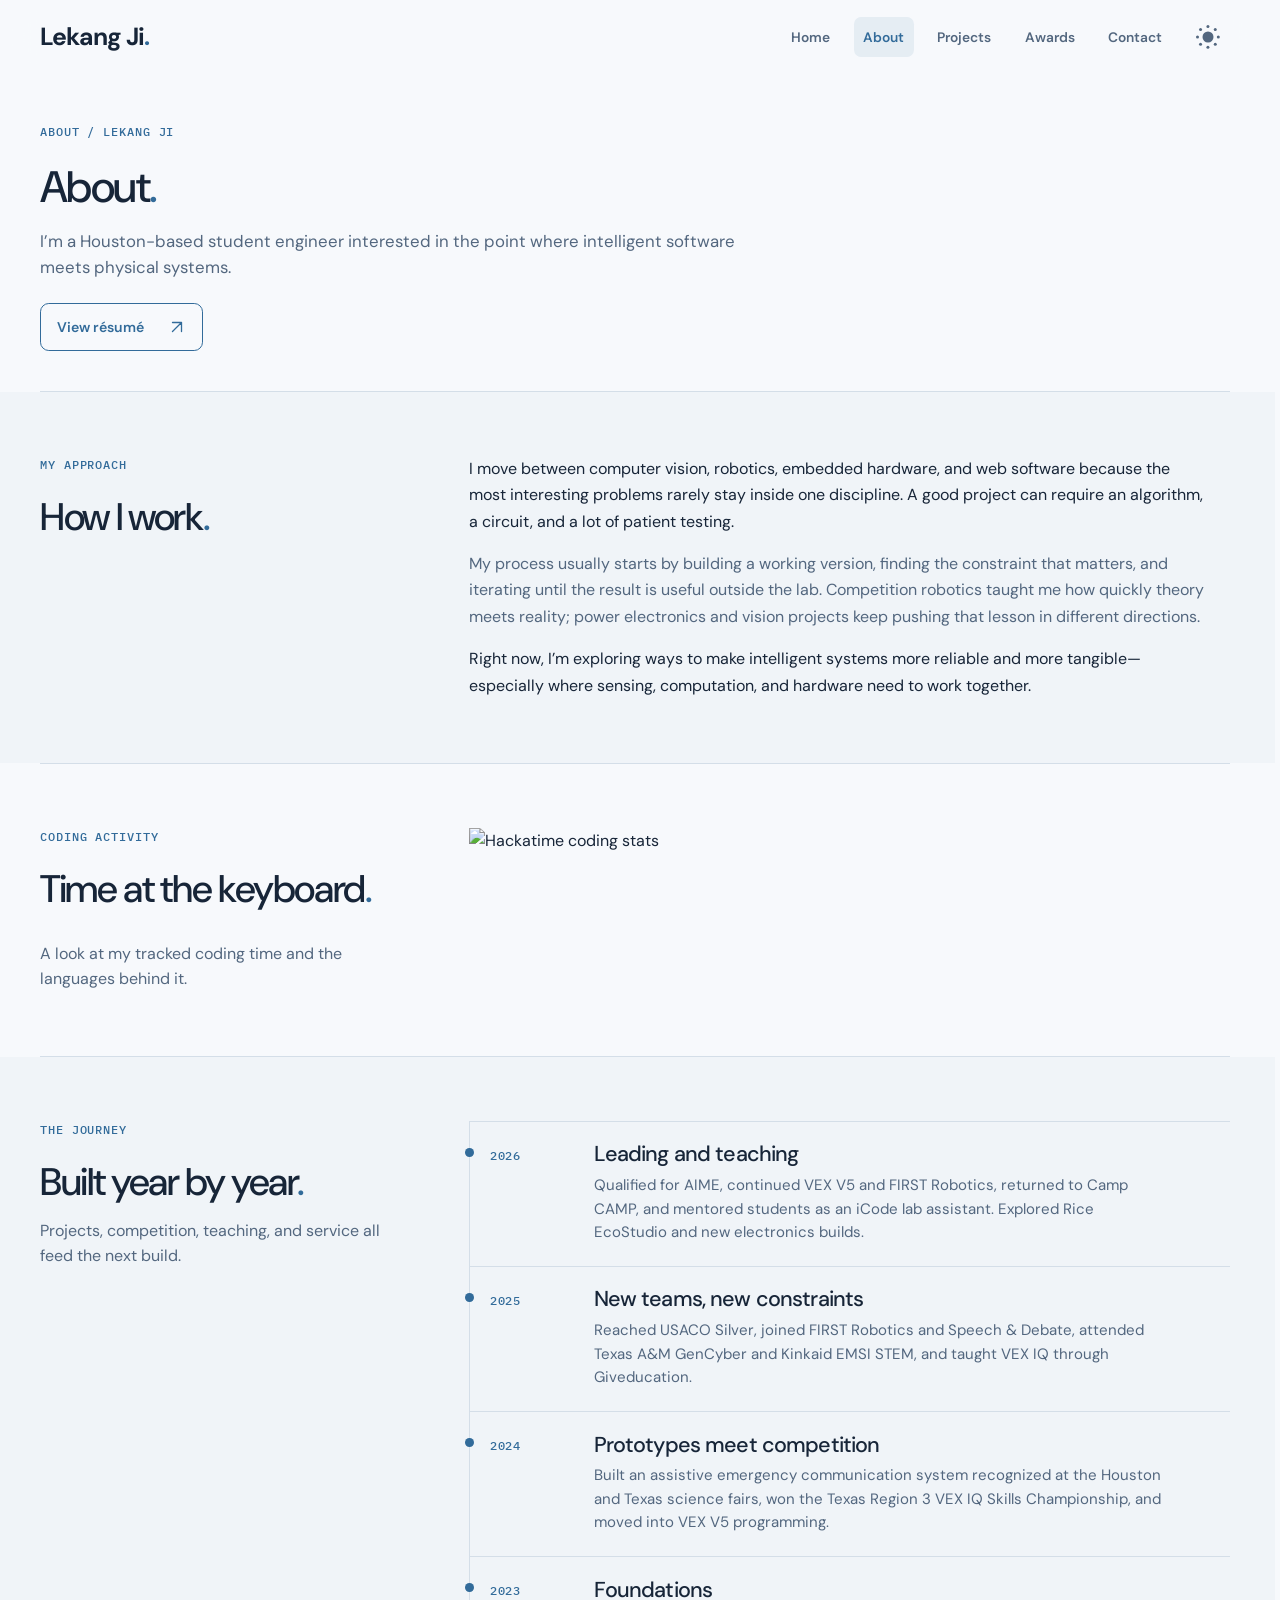
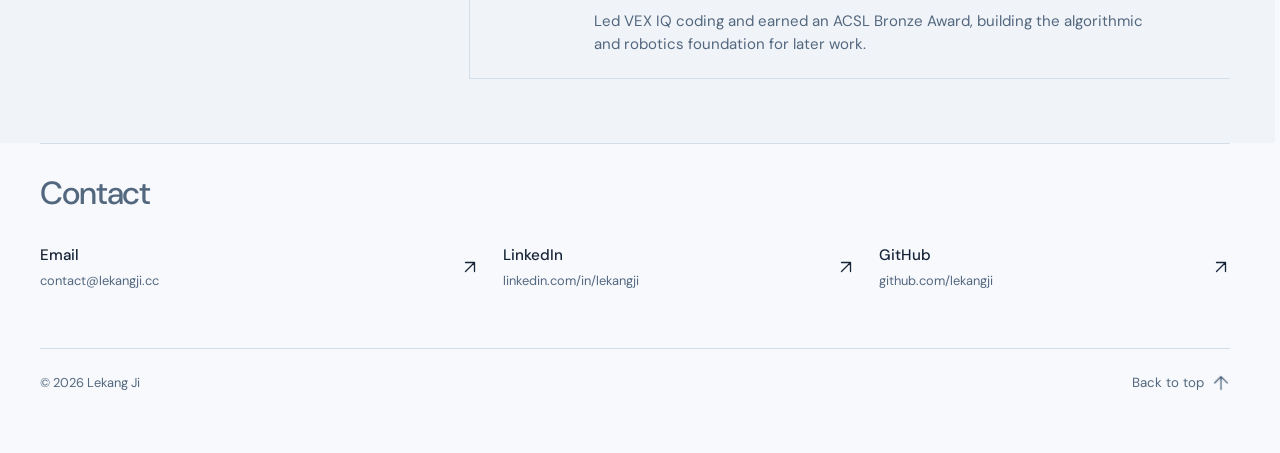
==== commit 81b2fb8a: "v1.2 seo" ====
--- a/about/index.html
+++ b/about/index.html
@@ -8,16 +8,59 @@
         <meta property="og:site_name" content="Lekang Ji" />
         <meta property="og:title" content="About - Lekang Ji" />
         <meta property="og:description" content="About Lekang Ji: student engineer and builder working across software, AI, robotics, and hardware." />
-        <meta name="twitter:card" content="summary" />
+                <meta property="og:image" content="https://lekang.cc/images/lekang-ji-social.png" />
+        <meta property="og:image:type" content="image/png" />
+        <meta property="og:image:width" content="1200" />
+        <meta property="og:image:height" content="630" />
+        <meta property="og:image:alt" content="Lekang Ji — student engineer and builder in Houston, Texas" />
+        <meta name="twitter:image" content="https://lekang.cc/images/lekang-ji-social.png" />
+        <meta name="twitter:image:alt" content="Lekang Ji — student engineer and builder in Houston, Texas" />
+        <meta name="twitter:card" content="summary_large_image" />
         <meta name="twitter:title" content="About - Lekang Ji" />
         <meta name="twitter:description" content="About Lekang Ji: student engineer and builder working across software, AI, robotics, and hardware." />
+        <script type="application/ld+json">
+        {
+            "@context": "https://schema.org",
+            "@type": "ProfilePage",
+            "@id": "https://lekang.cc/about/#profile",
+            "url": "https://lekang.cc/about/",
+            "name": "About Lekang Ji",
+            "mainEntity": {
+                "@type": "Person",
+                "@id": "https://lekang.cc/#person",
+                "name": "Lekang Ji",
+                "url": "https://lekang.cc/",
+                "description": "Houston-based student engineer and builder working across software, AI, robotics, and hardware.",
+                "sameAs": [
+                    "https://github.com/lekangji",
+                    "https://www.linkedin.com/in/lekangji/"
+                ]
+            }
+        }
+        </script>
     </head>
 <body id="top">
     <a class="skip-link" href="#main-content">Skip to content</a>
-    <header class="site-header" data-page="About"><nav class="site-nav wrap" aria-label="Primary navigation"><a class="wordmark" href="/">LJ<span class="wordmark-dot">.</span></a><div class="nav-links" id="primaryNav"><a href="/">Home</a><a href="/about/" aria-current="page">About</a><a href="/projects/">Projects</a><a href="/achievements/">Awards</a><a href="#contact">Contact</a></div><button class="nav-toggle" aria-controls="primaryNav" aria-expanded="false" aria-label="Open navigation" type="button"><span></span></button><button class="theme-toggle" id="themeToggle" aria-label="Switch to dark mode" type="button"></button></nav></header>
+    <header class="site-header" data-page="About"><nav class="site-nav wrap" aria-label="Primary navigation"><a class="wordmark" href="/">Lekang Ji<span class="wordmark-dot" aria-hidden="true">.</span></a><div class="nav-links" id="primaryNav"><a href="/">Home</a><a href="/about/" aria-current="page">About</a><a href="/projects/">Projects</a><a href="/achievements/">Awards</a><a href="#contact">Contact</a></div><button class="nav-toggle" aria-controls="primaryNav" aria-expanded="false" aria-label="Open navigation" type="button"><span></span></button><button class="theme-toggle" id="themeToggle" aria-label="Switch to dark mode" type="button"></button></nav></header>
     <main id="main-content" tabindex="-1" class="wrap about-page">
         <section class="page-hero"><p class="kicker mono">ABOUT / LEKANG JI</p><h1>About<span class="accent-period">.</span></h1><p>I’m a Houston-based student engineer interested in the point where intelligent software meets physical systems.</p><a class="button-link button-link-secondary" href="/resume/">View résumé <span class="icon icon-external" aria-hidden="true"></span></a></section>
         <section class="about-bio" aria-labelledby="bio-title"><div><p class="kicker mono">MY APPROACH</p><h2 id="bio-title">How I work<span class="accent-period">.</span></h2></div><div class="about-page-body"><p>I move between computer vision, robotics, embedded hardware, and web software because the most interesting problems rarely stay inside one discipline. A good project can require an algorithm, a circuit, and a lot of patient testing.</p><p>My process usually starts by building a working version, finding the constraint that matters, and iterating until the result is useful outside the lab. Competition robotics taught me how quickly theory meets reality; power electronics and vision projects keep pushing that lesson in different directions.</p><p>Right now, I’m exploring ways to make intelligent systems more reliable and more tangible—especially where sensing, computation, and hardware need to work together.</p></div></section>
+        <section class="about-activity" aria-labelledby="activity-title">
+            <div>
+                <p class="kicker mono">CODING ACTIVITY</p>
+                <h2 id="activity-title">Time at the keyboard<span class="accent-period">.</span></h2>
+                <p class="activity-description">A look at my tracked coding time and the languages behind it.</p>
+            </div>
+            <div class="activity-stats">
+                <img
+                    id="wakatimeStats"
+                    src="https://github-readme-stats.hackclub.dev/api/wakatime?username=797&amp;api_domain=hackatime.hackclub.com&amp;custom_title=Hackatime+Stats&amp;layout=compact&amp;cache_seconds=0&amp;langs_count=8&amp;theme=dark"
+                    alt="Hackatime coding stats"
+                    loading="eager"
+                    decoding="async"
+                />
+            </div>
+        </section>
         <section class="about-timeline" aria-labelledby="timeline-title"><div><p class="kicker mono">THE JOURNEY</p><h2 id="timeline-title">Built year by year<span class="accent-period">.</span></h2><p>Projects, competition, teaching, and service all feed the next build.</p></div><div class="timeline-list"><article><span class="timeline-year mono">2026</span><div><h3>Leading and teaching</h3><p>Qualified for AIME, continued VEX V5 and FIRST Robotics, returned to Camp CAMP, and mentored students as an iCode lab assistant. Explored Rice EcoStudio and new electronics builds.</p></div></article><article><span class="timeline-year mono">2025</span><div><h3>New teams, new constraints</h3><p>Reached USACO Silver, joined FIRST Robotics and Speech & Debate, attended Texas A&amp;M GenCyber and Kinkaid EMSI STEM, and taught VEX IQ through Giveducation.</p></div></article><article><span class="timeline-year mono">2024</span><div><h3>Prototypes meet competition</h3><p>Built an assistive emergency communication system recognized at the Houston and Texas science fairs, won the Texas Region 3 VEX IQ Skills Championship, and moved into VEX V5 programming.</p></div></article><article><span class="timeline-year mono">2023</span><div><h3>Foundations</h3><p>Led VEX IQ coding and earned an ACSL Bronze Award, building the algorithmic and robotics foundation for later work.</p></div></article></div></section>
     </main>
     <footer class="site-footer wrap"><noscript><section id="contact" class="contact-section"><h2>Contact</h2><div class="contact-links"><a href="mailto:contact@lekangji.cc">Email</a><a href="https://www.linkedin.com/in/lekangji/">LinkedIn</a><a href="https://github.com/lekangji">GitHub</a></div></section></noscript></footer>
--- a/style.css
+++ b/style.css
@@ -60,7 +60,7 @@
 .site-header { position: sticky; top: 0; z-index: 30; border-bottom: 1px solid transparent; background: color-mix(in srgb, var(--bg) 82%, transparent); backdrop-filter: blur(18px); -webkit-backdrop-filter: blur(18px); transition: background-color .25s ease, border-color .25s ease; }
 .site-header.is-scrolled { background: color-mix(in srgb, var(--bg) 95%, transparent); border-bottom-color: var(--line); }
 .site-nav { position: relative; display: flex; align-items: center; min-height: var(--header-height); gap: .9rem; }
-.wordmark { flex: 0 0 auto; margin-right: auto; font-size: 1.55rem; font-weight: 700; letter-spacing: -.1em; line-height: 1; text-decoration: none; }
+.wordmark { flex: 0 0 auto; margin-right: auto; font-size: 1.55rem; font-weight: 700; letter-spacing: -.035em; line-height: 1; text-decoration: none; }
 .nav-links { display: flex; align-items: center; gap: clamp(.45rem, 1.1vw, 1.2rem); min-width: 0; overflow-x: auto; scrollbar-width: none; }
 .nav-links::-webkit-scrollbar { display: none; }
 .nav-links a { position: relative; flex: 0 0 auto; padding: .55rem .6rem; border-radius: .45rem; color: var(--muted); font-size: .86rem; font-weight: 600; text-decoration: none; white-space: nowrap; transition: color .2s ease, background-color .2s ease; }
@@ -298,8 +298,12 @@
 
 /* About page */
 .about-page .page-hero .button-link { margin-top: .4rem; }
-.about-bio { display: grid; grid-template-columns: minmax(220px, .5fr) minmax(0, 1fr); gap: 3rem; padding-block: clamp(3rem, 5vw, 5rem); }
-.about-bio h2 { font-size: clamp(1.8rem, 3vw, 2.5rem); }
+.about-bio, .about-activity { display: grid; grid-template-columns: minmax(220px, .5fr) minmax(0, 1fr); gap: 3rem; padding-block: clamp(3rem, 5vw, 5rem); }
+.about-bio h2, .about-activity h2 { font-size: clamp(1.8rem, 3vw, 2.5rem); }
+.about-activity { align-items: start; border-top: 1px solid var(--line); }
+.activity-description { max-width: 22rem; margin-bottom: 0; color: var(--muted); }
+.activity-stats { width: min(100%, 495px); }
+.activity-stats img { display: block; width: 100%; height: auto; }
 .about-page-body { max-width: 46rem; }
 .about-page-body p { margin-bottom: 1rem; font-size: clamp(1rem, 1.2vw, 1.125rem); letter-spacing: normal; line-height: 1.65; }
 .about-page-body p:last-child { margin-bottom: 0; }
@@ -470,7 +474,7 @@
     .featured-panel h2 { font-size: clamp(2rem, 4vw, 2.75rem); }
 }
 @media (max-width: 640px) {
-    .about-bio { grid-template-columns: 1fr; gap: 1rem; }
+    .about-bio, .about-activity { grid-template-columns: 1fr; gap: 1rem; }
     .contact-links { grid-template-columns: 1fr; gap: 0; }
     .contact-item { padding-block: 12px; border-top: 1px solid var(--line); }
     .contact-item:last-child { border-bottom: 1px solid var(--line); }
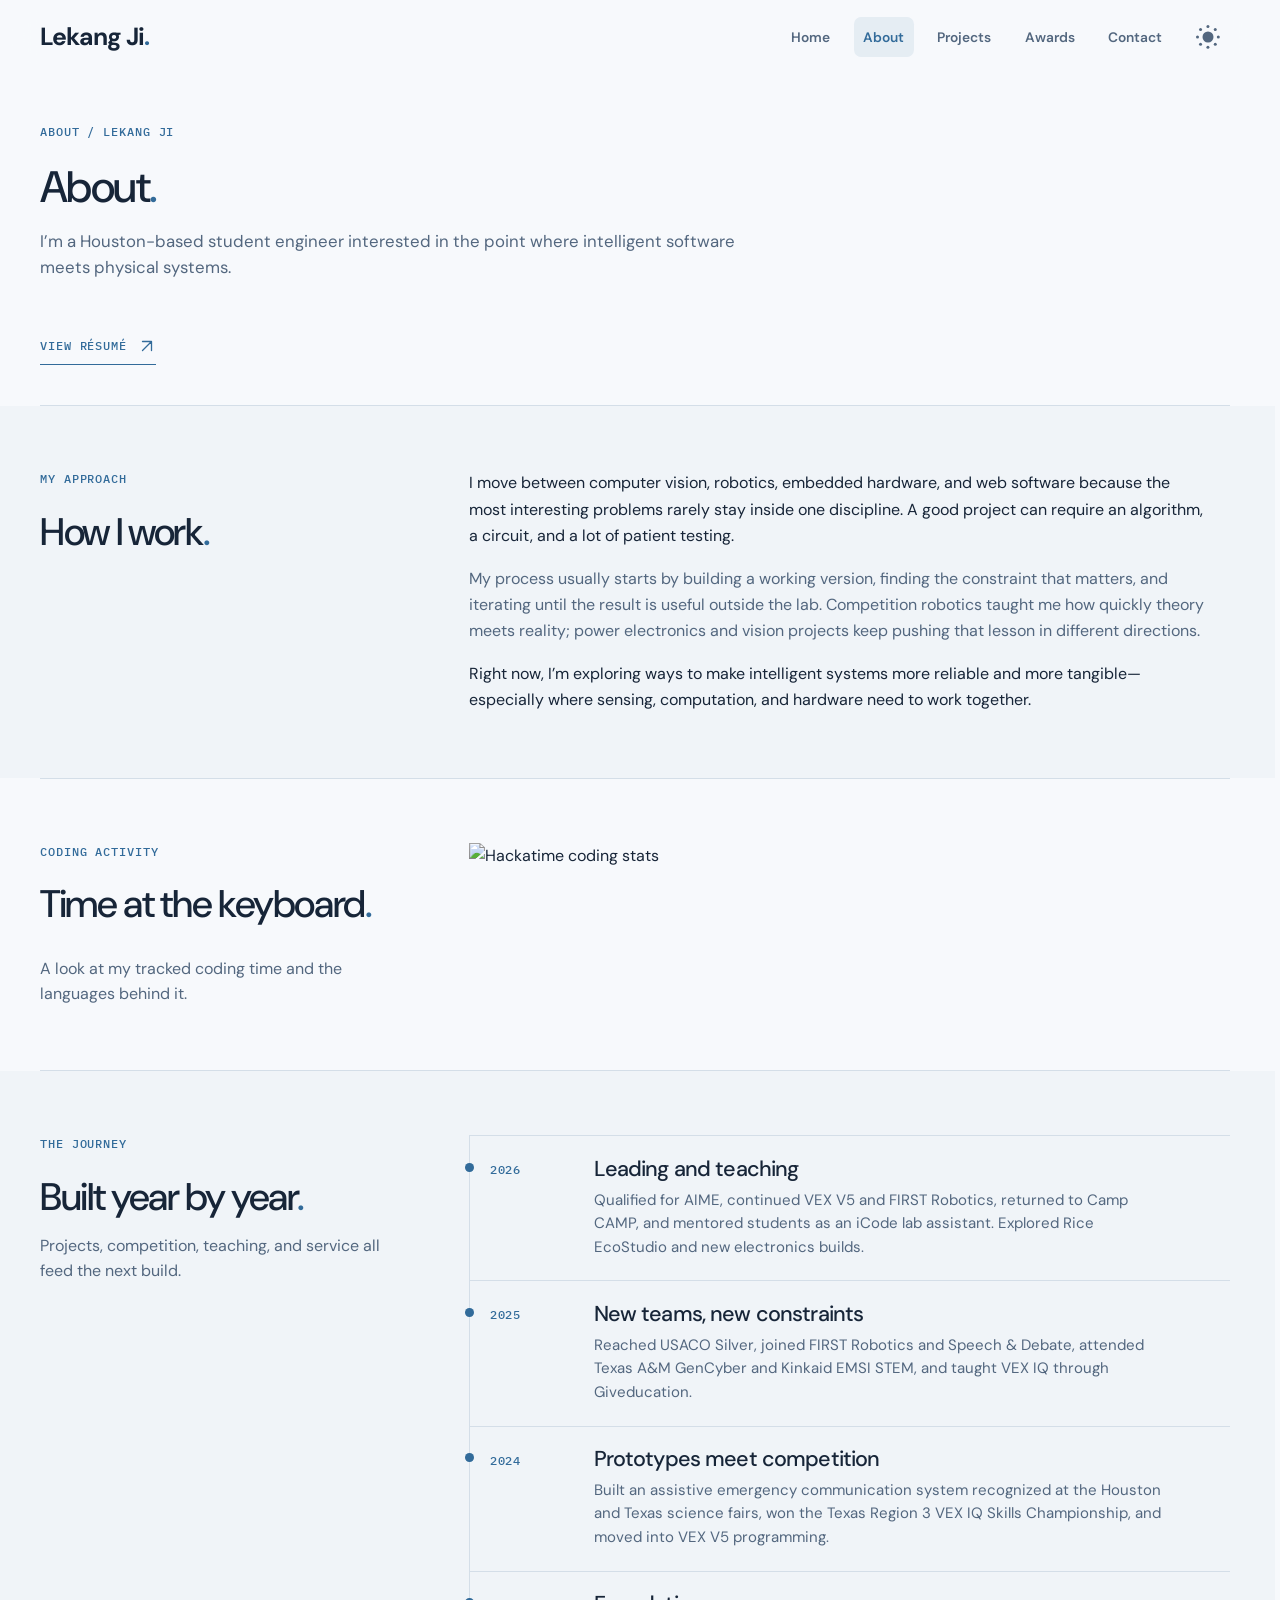
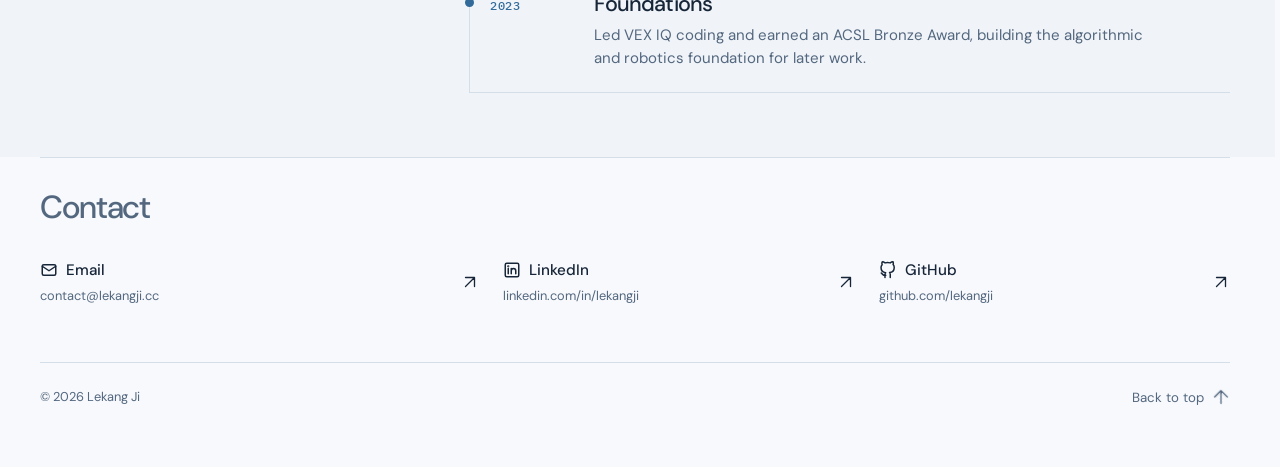
==== commit 221ae38c: "v1.3 seo, redesign" ====
--- a/about/index.html
+++ b/about/index.html
@@ -43,7 +43,7 @@
     <a class="skip-link" href="#main-content">Skip to content</a>
     <header class="site-header" data-page="About"><nav class="site-nav wrap" aria-label="Primary navigation"><a class="wordmark" href="/">Lekang Ji<span class="wordmark-dot" aria-hidden="true">.</span></a><div class="nav-links" id="primaryNav"><a href="/">Home</a><a href="/about/" aria-current="page">About</a><a href="/projects/">Projects</a><a href="/achievements/">Awards</a><a href="#contact">Contact</a></div><button class="nav-toggle" aria-controls="primaryNav" aria-expanded="false" aria-label="Open navigation" type="button"><span></span></button><button class="theme-toggle" id="themeToggle" aria-label="Switch to dark mode" type="button"></button></nav></header>
     <main id="main-content" tabindex="-1" class="wrap about-page">
-        <section class="page-hero"><p class="kicker mono">ABOUT / LEKANG JI</p><h1>About<span class="accent-period">.</span></h1><p>I’m a Houston-based student engineer interested in the point where intelligent software meets physical systems.</p><a class="button-link button-link-secondary" href="/resume/">View résumé <span class="icon icon-external" aria-hidden="true"></span></a></section>
+        <section class="page-hero"><p class="kicker mono">ABOUT / LEKANG JI</p><h1>About<span class="accent-period">.</span></h1><p>I’m a Houston-based student engineer interested in the point where intelligent software meets physical systems.</p><a class="text-action mono" href="/resume/">VIEW RÉSUMÉ <span class="icon icon-external" aria-hidden="true"></span></a></section>
         <section class="about-bio" aria-labelledby="bio-title"><div><p class="kicker mono">MY APPROACH</p><h2 id="bio-title">How I work<span class="accent-period">.</span></h2></div><div class="about-page-body"><p>I move between computer vision, robotics, embedded hardware, and web software because the most interesting problems rarely stay inside one discipline. A good project can require an algorithm, a circuit, and a lot of patient testing.</p><p>My process usually starts by building a working version, finding the constraint that matters, and iterating until the result is useful outside the lab. Competition robotics taught me how quickly theory meets reality; power electronics and vision projects keep pushing that lesson in different directions.</p><p>Right now, I’m exploring ways to make intelligent systems more reliable and more tangible—especially where sensing, computation, and hardware need to work together.</p></div></section>
         <section class="about-activity" aria-labelledby="activity-title">
             <div>
--- a/style.css
+++ b/style.css
@@ -89,9 +89,9 @@
 .button-link-secondary { background: transparent; color: var(--accent); }
 .button-link-secondary:hover { background: color-mix(in srgb, var(--accent) 10%, transparent); color: var(--accent); }
 .scroll-link { position: absolute; right: 0; bottom: 2.7rem; color: var(--muted); text-decoration: none; transition: color .2s ease; }
-.scroll-link span { display: inline-block; margin-left: .45rem; color: var(--accent); font-size: 1rem; transition: transform .2s ease; }
+.scroll-link span { display: inline-block; margin-left: .45rem; color: var(--accent); font-size: 1rem; transition: translate .2s ease; }
 .scroll-link:hover { color: var(--ink); }
-.scroll-link:hover span { transform: translateY(4px); }
+.scroll-link:is(:hover, :focus-visible) .icon { translate: 0 4px; }
 
 /* Work */
 .work-section { padding-block: clamp(4.5rem, 8vw, 7rem); }
@@ -297,7 +297,6 @@
 .case-missing { min-height: 60vh; padding-top: 8rem; }
 
 /* About page */
-.about-page .page-hero .button-link { margin-top: .4rem; }
 .about-bio, .about-activity { display: grid; grid-template-columns: minmax(220px, .5fr) minmax(0, 1fr); gap: 3rem; padding-block: clamp(3rem, 5vw, 5rem); }
 .about-bio h2, .about-activity h2 { font-size: clamp(1.8rem, 3vw, 2.5rem); }
 .about-activity { align-items: start; border-top: 1px solid var(--line); }
@@ -446,22 +445,30 @@
 }
 
 /* Requested changes: drawn arrows, compact headings, and a shared contact footer. */
-.icon { display: inline-block; flex: 0 0 auto; width: 18px; height: 18px; vertical-align: -.18em; background: currentColor; -webkit-mask: url("/images/arrow-up-right.svg") center / contain no-repeat; mask: url("/images/arrow-up-right.svg") center / contain no-repeat; }
+.icon { display: inline-block; flex: 0 0 auto; width: 18px; height: 18px; vertical-align: -.18em; background: currentColor; -webkit-mask: var(--icon-mask, url("/images/arrow-up-right.svg")) center / contain no-repeat; mask: var(--icon-mask, url("/images/arrow-up-right.svg")) center / contain no-repeat; transition: translate .2s ease; }
 .icon-up { transform: rotate(-45deg); }
 .icon-right { transform: rotate(45deg); }
 .icon-down { transform: rotate(135deg); }
 .icon-left { transform: rotate(225deg); }
+.icon-email { --icon-mask: url("data:image/svg+xml,%3Csvg xmlns='http://www.w3.org/2000/svg' viewBox='0 0 24 24' fill='none' stroke='black' stroke-width='2' stroke-linecap='round' stroke-linejoin='round'%3E%3Crect x='3' y='5' width='18' height='14' rx='2'/%3E%3Cpath d='m3 7 9 6 9-6'/%3E%3C/svg%3E"); }
+.icon-linkedin { --icon-mask: url("data:image/svg+xml,%3Csvg xmlns='http://www.w3.org/2000/svg' viewBox='0 0 24 24' fill='none' stroke='black' stroke-width='2' stroke-linecap='round' stroke-linejoin='round'%3E%3Crect x='3' y='3' width='18' height='18' rx='2'/%3E%3Cpath d='M7 10v7m4 0v-7m0 3a3 3 0 0 1 6 0v4'/%3E%3Ccircle cx='7' cy='7' r='.5' fill='black'/%3E%3C/svg%3E"); }
+.icon-github { --icon-mask: url("data:image/svg+xml,%3Csvg xmlns='http://www.w3.org/2000/svg' viewBox='0 0 24 24' fill='none' stroke='black' stroke-width='2' stroke-linecap='round' stroke-linejoin='round'%3E%3Cpath d='M9 19c-4.3 1.4-4.3-2.5-6-3m12 6v-3.9a3.4 3.4 0 0 0-.9-2.7c3-.3 6.2-1.5 6.2-6.9a5.4 5.4 0 0 0-1.5-3.7 5 5 0 0 0-.1-3.7s-1.2-.4-3.8 1.4a13.3 13.3 0 0 0-6.8 0C5.5.8 4.3 1.2 4.3 1.2a5 5 0 0 0-.1 3.7 5.4 5.4 0 0 0-1.5 3.7c0 5.4 3.2 6.6 6.2 6.9A3.4 3.4 0 0 0 8 18.1V22'/%3E%3C/svg%3E"); }
 .site-footer { display: block; padding-top: 0; border-top: 0; }
 .site-footer .contact-section { display: block; padding-block: 2rem 3rem; }
 .site-footer .contact-section h2 { max-width: none; margin-bottom: 1.5rem; font-size: 2rem; }
 .contact-links { display: grid; grid-template-columns: 1.25fr 1fr 1fr; gap: 1.5rem; }
 .contact-item { display: flex; align-items: center; justify-content: space-between; gap: 12px; min-width: 0; min-height: 64px; padding-block: 8px; color: var(--ink); text-decoration: none; }
 .contact-item:hover { color: var(--accent); }
+.contact-item:is(:hover, :focus-visible) > .icon { translate: 3px -3px; }
 .contact-label { min-width: 0; display: grid; gap: 4px; }
-.contact-label strong { font-size: .95rem; font-weight: 500; }
+.contact-label strong { display: flex; align-items: center; gap: 8px; font-size: .95rem; font-weight: 500; }
 .contact-address { color: var(--muted); font-size: .8rem; overflow-wrap: anywhere; }
 .site-footer .footer-bottom { display: flex; align-items: center; justify-content: space-between; gap: 16px; padding-top: 12px; border-top: 1px solid var(--line); color: var(--muted); font-size: .8rem; }
 .footer-top { display: flex; align-items: center; gap: 8px; min-height: 44px; }
+.footer-top:is(:hover, :focus-visible) .icon { translate: 0 -4px; }
+@media (prefers-reduced-motion: reduce) {
+    .contact-item > .icon, .footer-top .icon, .scroll-link .icon { translate: none !important; }
+}
 @media screen {
     .hero { min-height: 0; padding-block: 3rem 4rem; }
     .hero h1 { margin-block: 1.5rem; font-size: clamp(2.75rem, 5vw, 3.5rem); }
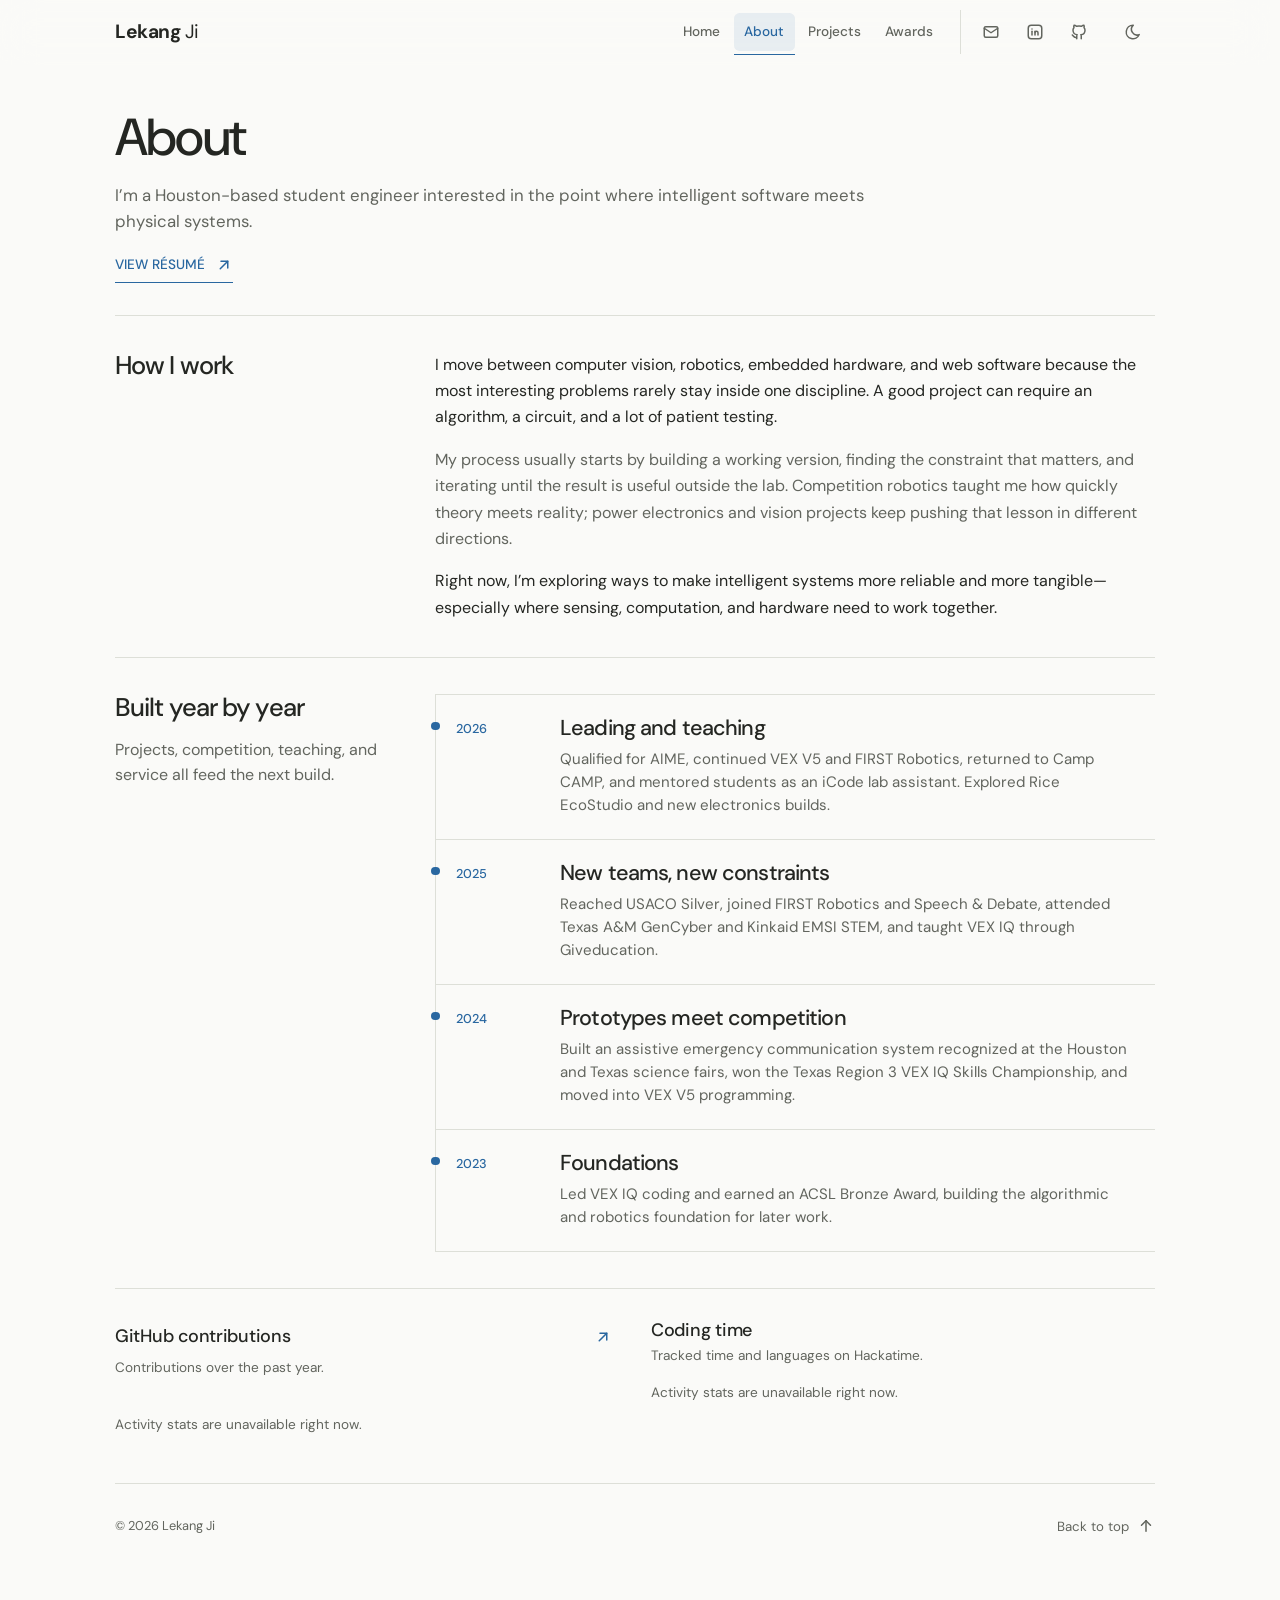
==== commit 555376fe: "v1.4 many features + redesign" ====
--- a/about/index.html
+++ b/about/index.html
@@ -1,6 +1,6 @@
 <!doctype html>
 <html lang="en">
-<head><meta charset="UTF-8" /><meta name="viewport" content="width=device-width, initial-scale=1.0" /><meta name="description" content="About Lekang Ji: student engineer and builder working across software, AI, robotics, and hardware." /><title>About - Lekang Ji</title><link rel="stylesheet" href="/style.css?v=7" /><link rel="icon" type="image/svg+xml" href="/images/favicon.svg" />
+<head><meta charset="UTF-8" /><meta name="viewport" content="width=device-width, initial-scale=1.0" /><meta name="description" content="About Lekang Ji: student engineer and builder working across software, AI, robotics, and hardware." /><title>About - Lekang Ji</title><link rel="stylesheet" href="/style.css?v=9" /><link rel="icon" type="image/svg+xml" href="/images/favicon.svg" />
         <meta name="theme-color" content="#326b9a" />
         <link rel="canonical" href="https://lekang.cc/about/" />
         <meta property="og:url" content="https://lekang.cc/about/" />
@@ -41,29 +41,29 @@
     </head>
 <body id="top">
     <a class="skip-link" href="#main-content">Skip to content</a>
-    <header class="site-header" data-page="About"><nav class="site-nav wrap" aria-label="Primary navigation"><a class="wordmark" href="/">Lekang Ji<span class="wordmark-dot" aria-hidden="true">.</span></a><div class="nav-links" id="primaryNav"><a href="/">Home</a><a href="/about/" aria-current="page">About</a><a href="/projects/">Projects</a><a href="/achievements/">Awards</a><a href="#contact">Contact</a></div><button class="nav-toggle" aria-controls="primaryNav" aria-expanded="false" aria-label="Open navigation" type="button"><span></span></button><button class="theme-toggle" id="themeToggle" aria-label="Switch to dark mode" type="button"></button></nav></header>
+    <header class="site-header" data-page="About"><nav class="site-nav wrap" aria-label="Primary navigation"><a class="wordmark" href="/"><strong class="name-first">Lekang</strong> <span class="name-last">Ji</span></a><div class="nav-links" id="primaryNav"><a href="/">Home</a><a href="/about/" aria-current="page">About</a><a href="/projects/">Projects</a><a href="/achievements/">Awards</a></div><div class="nav-contacts" id="contact" tabindex="-1" role="group" aria-label="Contact links"><a class="nav-contact" href="mailto:contact@lekangji.cc" aria-label="Email" title="Email"><span class="icon icon-email" aria-hidden="true"></span></a><a class="nav-contact" href="https://www.linkedin.com/in/lekangji/" aria-label="LinkedIn" title="LinkedIn" target="_blank" rel="noopener noreferrer"><span class="icon icon-linkedin" aria-hidden="true"></span></a><a class="nav-contact" href="https://github.com/lekangji" aria-label="GitHub" title="GitHub" target="_blank" rel="noopener noreferrer"><span class="icon icon-github" aria-hidden="true"></span></a></div><button class="theme-toggle" id="themeToggle" aria-label="Switch to dark mode" type="button"><span class="icon icon-moon" aria-hidden="true"></span><span class="icon icon-sun" aria-hidden="true"></span></button><button class="nav-toggle" aria-controls="primaryNav" aria-expanded="false" aria-label="Open navigation" type="button"><span class="icon icon-menu" aria-hidden="true"></span><span class="icon icon-close" aria-hidden="true"></span></button></nav></header>
     <main id="main-content" tabindex="-1" class="wrap about-page">
-        <section class="page-hero"><p class="kicker mono">ABOUT / LEKANG JI</p><h1>About<span class="accent-period">.</span></h1><p>I’m a Houston-based student engineer interested in the point where intelligent software meets physical systems.</p><a class="text-action mono" href="/resume/">VIEW RÉSUMÉ <span class="icon icon-external" aria-hidden="true"></span></a></section>
-        <section class="about-bio" aria-labelledby="bio-title"><div><p class="kicker mono">MY APPROACH</p><h2 id="bio-title">How I work<span class="accent-period">.</span></h2></div><div class="about-page-body"><p>I move between computer vision, robotics, embedded hardware, and web software because the most interesting problems rarely stay inside one discipline. A good project can require an algorithm, a circuit, and a lot of patient testing.</p><p>My process usually starts by building a working version, finding the constraint that matters, and iterating until the result is useful outside the lab. Competition robotics taught me how quickly theory meets reality; power electronics and vision projects keep pushing that lesson in different directions.</p><p>Right now, I’m exploring ways to make intelligent systems more reliable and more tangible—especially where sensing, computation, and hardware need to work together.</p></div></section>
-        <section class="about-activity" aria-labelledby="activity-title">
-            <div>
-                <p class="kicker mono">CODING ACTIVITY</p>
-                <h2 id="activity-title">Time at the keyboard<span class="accent-period">.</span></h2>
-                <p class="activity-description">A look at my tracked coding time and the languages behind it.</p>
+        <section class="page-hero"><h1>About</h1><p>I’m a Houston-based student engineer interested in the point where intelligent software meets physical systems.</p><a class="text-action mono" href="/resume/">VIEW RÉSUMÉ <span class="icon icon-external" aria-hidden="true"></span></a></section>
+        <section class="about-bio" aria-labelledby="bio-title"><div><h2 id="bio-title">How I work</h2></div><div class="about-page-body"><p>I move between computer vision, robotics, embedded hardware, and web software because the most interesting problems rarely stay inside one discipline. A good project can require an algorithm, a circuit, and a lot of patient testing.</p><p>My process usually starts by building a working version, finding the constraint that matters, and iterating until the result is useful outside the lab. Competition robotics taught me how quickly theory meets reality; power electronics and vision projects keep pushing that lesson in different directions.</p><p>Right now, I’m exploring ways to make intelligent systems more reliable and more tangible—especially where sensing, computation, and hardware need to work together.</p></div></section>
+        <section class="about-timeline" aria-labelledby="timeline-title"><div><h2 id="timeline-title">Built year by year</h2><p>Projects, competition, teaching, and service all feed the next build.</p></div><div class="timeline-list"><article><span class="timeline-year mono">2026</span><div><h3>Leading and teaching</h3><p>Qualified for AIME, continued VEX V5 and FIRST Robotics, returned to Camp CAMP, and mentored students as an iCode lab assistant. Explored Rice EcoStudio and new electronics builds.</p></div></article><article><span class="timeline-year mono">2025</span><div><h3>New teams, new constraints</h3><p>Reached USACO Silver, joined FIRST Robotics and Speech & Debate, attended Texas A&amp;M GenCyber and Kinkaid EMSI STEM, and taught VEX IQ through Giveducation.</p></div></article><article><span class="timeline-year mono">2024</span><div><h3>Prototypes meet competition</h3><p>Built an assistive emergency communication system recognized at the Houston and Texas science fairs, won the Texas Region 3 VEX IQ Skills Championship, and moved into VEX V5 programming.</p></div></article><article><span class="timeline-year mono">2023</span><div><h3>Foundations</h3><p>Led VEX IQ coding and earned an ACSL Bronze Award, building the algorithmic and robotics foundation for later work.</p></div></article></div></section>
+        <section class="about-activity" aria-label="Coding activity">
+            <div class="activity-widget">
+                <div class="activity-widget-heading"><h2>GitHub contributions</h2><a href="https://github.com/lekangji?tab=overview" target="_blank" rel="noopener noreferrer" aria-label="View GitHub contribution history"><span class="icon icon-external" aria-hidden="true"></span></a></div>
+                <p class="activity-caption">Contributions over the past year.</p>
+                <div class="activity-chart">
+                    <img class="github-contributions" src="https://ghchart.rshah.org/2967a0/lekangji" alt="Lekang Ji’s daily GitHub contributions over the past year" width="663" height="104" loading="lazy" decoding="async" data-activity-image data-activity-status="github-status" />
+                </div>
+                <p class="activity-status" id="github-status" role="status">Loading contributions…</p>
             </div>
-            <div class="activity-stats">
-                <img
-                    id="wakatimeStats"
-                    src="https://github-readme-stats.hackclub.dev/api/wakatime?username=797&amp;api_domain=hackatime.hackclub.com&amp;custom_title=Hackatime+Stats&amp;layout=compact&amp;cache_seconds=0&amp;langs_count=8&amp;theme=dark"
-                    alt="Hackatime coding stats"
-                    loading="eager"
-                    decoding="async"
-                />
+            <div class="activity-widget">
+                <div class="activity-widget-heading"><h2>Coding time</h2></div>
+                <p class="activity-caption">Tracked time and languages on Hackatime.</p>
+                <img id="wakatimeStats" src="https://github-readme-stats.hackclub.dev/api/wakatime?username=797&amp;api_domain=hackatime.hackclub.com&amp;custom_title=Hackatime+Stats&amp;layout=compact&amp;langs_count=8&amp;theme=default" alt="Hackatime coding time and language statistics" width="495" height="230" loading="lazy" decoding="async" data-activity-image data-activity-status="coding-status" />
+                <p class="activity-status" id="coding-status" role="status">Loading coding time…</p>
             </div>
         </section>
-        <section class="about-timeline" aria-labelledby="timeline-title"><div><p class="kicker mono">THE JOURNEY</p><h2 id="timeline-title">Built year by year<span class="accent-period">.</span></h2><p>Projects, competition, teaching, and service all feed the next build.</p></div><div class="timeline-list"><article><span class="timeline-year mono">2026</span><div><h3>Leading and teaching</h3><p>Qualified for AIME, continued VEX V5 and FIRST Robotics, returned to Camp CAMP, and mentored students as an iCode lab assistant. Explored Rice EcoStudio and new electronics builds.</p></div></article><article><span class="timeline-year mono">2025</span><div><h3>New teams, new constraints</h3><p>Reached USACO Silver, joined FIRST Robotics and Speech & Debate, attended Texas A&amp;M GenCyber and Kinkaid EMSI STEM, and taught VEX IQ through Giveducation.</p></div></article><article><span class="timeline-year mono">2024</span><div><h3>Prototypes meet competition</h3><p>Built an assistive emergency communication system recognized at the Houston and Texas science fairs, won the Texas Region 3 VEX IQ Skills Championship, and moved into VEX V5 programming.</p></div></article><article><span class="timeline-year mono">2023</span><div><h3>Foundations</h3><p>Led VEX IQ coding and earned an ACSL Bronze Award, building the algorithmic and robotics foundation for later work.</p></div></article></div></section>
     </main>
-    <footer class="site-footer wrap"><noscript><section id="contact" class="contact-section"><h2>Contact</h2><div class="contact-links"><a href="mailto:contact@lekangji.cc">Email</a><a href="https://www.linkedin.com/in/lekangji/">LinkedIn</a><a href="https://github.com/lekangji">GitHub</a></div></section></noscript></footer>
-    <script type="module" src="/script.js?v=7"></script>
+    <footer class="site-footer wrap"></footer>
+    <script type="module" src="/script.js?v=9"></script>
 </body>
 </html>
--- a/style.css
+++ b/style.css
@@ -1,32 +1,32 @@
-@import url("https://fonts.googleapis.com/css2?family=DM+Sans:wght@400;500;600;700&family=IBM+Plex+Mono:wght@400;500;600&display=swap");
+@import url("https://fonts.googleapis.com/css2?family=DM+Sans:wght@400;500;600;700&display=swap");
 
 :root {
     color-scheme: light;
-    --bg: #f7f9fc;
-    --paper: #edf2f7;
-    --ink: #172538;
-    --muted: #53677f;
-    --line: #d4dee8;
-    --accent: #326b9a;
-    --accent-ink: #fff;
-    --visual-dark: #1b334d;
-    --max: 1280px;
-    --header-height: 74px;
+    --bg: #fafaf8;
+    --paper: #f0f0ed;
+    --ink: #242622;
+    --muted: #62655e;
+    --line: #dddfd8;
+    --accent: #2967a0;
+    --accent-ink: #ffffff;
+    --visual-dark: #252824;
+    --max: 1040px;
+    --header-height: 64px;
     --ease-out: cubic-bezier(.16, 1, .3, 1);
 }
 [data-theme="dark"] {
     color-scheme: dark;
-    --bg: #0d1118;
-    --paper: #171e28;
-    --ink: #ecf4fd;
-    --muted: #a7b6c6;
-    --line: #303b48;
+    --bg: #111310;
+    --paper: #1b1e19;
+    --ink: #f1f2ed;
+    --muted: #b3b7ac;
+    --line: #383c33;
     --accent: #91bfe8;
-    --accent-ink: #0d1118;
-    --visual-dark: #172b40;
+    --accent-ink: #111310;
+    --visual-dark: #242821;
 }
 @media (prefers-color-scheme: dark) {
-    :root:not([data-theme]) { color-scheme: dark; --bg: #0d1118; --paper: #171e28; --ink: #edf3fa; --muted: #aebac8; --line: #303b48; --accent: #91bfe8; --accent-ink: #0d1118; --visual-dark: #172b40; }
+    :root:not([data-theme]) { color-scheme: dark; --bg: #111310; --paper: #1b1e19; --ink: #f1f2ed; --muted: #b3b7ac; --line: #383c33; --accent: #91bfe8; --accent-ink: #111310; --visual-dark: #242821; }
 }
 * { box-sizing: border-box; }
 html { scroll-behavior: smooth; scroll-padding-top: 5rem; scrollbar-gutter: stable; }
@@ -41,13 +41,14 @@
 * { scrollbar-width: thin; scrollbar-color: var(--muted) transparent; }
 *::-webkit-scrollbar { width: 10px; height: 10px; }
 *::-webkit-scrollbar-thumb { border: 3px solid transparent; border-radius: 999px; background: var(--muted); background-clip: padding-box; }
-.wrap { width: min(calc(100% - 5rem), var(--max)); margin-inline: auto; }
-.mono { font-family: "IBM Plex Mono", ui-monospace, monospace; font-size: .75rem; font-weight: 500; letter-spacing: .075em; }
+.wrap { width: min(calc(100% - 3rem), var(--max)); margin-inline: auto; }
+.mono { font-family: inherit; font-size: .8rem; font-weight: 500; letter-spacing: 0; }
 .kicker { margin: 0 0 1.35rem; color: var(--accent); text-transform: uppercase; }
 h1, h2, h3, p { margin-top: 0; }
 h1, h2, h3 { font-weight: 500; letter-spacing: -.035em; line-height: 1.1; text-wrap: balance; overflow-wrap: anywhere; }
 p { line-height: 1.55; }
-.accent-period, .wordmark-dot, .hero-period { color: var(--accent); }
+.name-first { font-weight: 700; }
+.name-last { font-weight: 400; }
 .skip-link { position: fixed; top: .5rem; left: 1rem; z-index: 100; padding: .7rem 1rem; border-radius: .5rem; background: var(--accent); color: var(--accent-ink); transform: translateY(-200%); }
 .skip-link:focus { transform: none; }
 .no-script-note { padding-block: 1.5rem; color: var(--muted); }
@@ -59,21 +60,27 @@
 /* Navigation */
 .site-header { position: sticky; top: 0; z-index: 30; border-bottom: 1px solid transparent; background: color-mix(in srgb, var(--bg) 82%, transparent); backdrop-filter: blur(18px); -webkit-backdrop-filter: blur(18px); transition: background-color .25s ease, border-color .25s ease; }
 .site-header.is-scrolled { background: color-mix(in srgb, var(--bg) 95%, transparent); border-bottom-color: var(--line); }
-.site-nav { position: relative; display: flex; align-items: center; min-height: var(--header-height); gap: .9rem; }
-.wordmark { flex: 0 0 auto; margin-right: auto; font-size: 1.55rem; font-weight: 700; letter-spacing: -.035em; line-height: 1; text-decoration: none; }
-.nav-links { display: flex; align-items: center; gap: clamp(.45rem, 1.1vw, 1.2rem); min-width: 0; overflow-x: auto; scrollbar-width: none; }
+.site-nav { position: relative; display: flex; align-items: center; min-height: var(--header-height); gap: .65rem; }
+.wordmark { flex: 0 0 auto; margin-right: auto; font-size: 1.2rem; font-weight: 600; letter-spacing: -.025em; line-height: 1; text-decoration: none; }
+.nav-links { display: flex; align-items: center; gap: .2rem; min-width: 0; }
 .nav-links::-webkit-scrollbar { display: none; }
-.nav-links a { position: relative; flex: 0 0 auto; padding: .55rem .6rem; border-radius: .45rem; color: var(--muted); font-size: .86rem; font-weight: 600; text-decoration: none; white-space: nowrap; transition: color .2s ease, background-color .2s ease; }
+.nav-links a { position: relative; flex: 0 0 auto; padding: .5rem .65rem; border-radius: .35rem; color: var(--muted); font-size: .85rem; font-weight: 500; text-decoration: none; white-space: nowrap; transition: color .2s ease, background-color .2s ease; }
 .nav-links a::after { content: ""; position: absolute; left: 0; right: 100%; bottom: -.28rem; height: 1px; background: var(--accent); transition: right .2s ease; }
 .nav-links a:hover, .nav-links a[aria-current="page"] { color: var(--accent); background: color-mix(in srgb, var(--accent) 9%, transparent); }
 .nav-links a:hover::after, .nav-links a[aria-current="page"]::after { right: 0; }
-.theme-toggle, .nav-toggle { position: relative; flex: 0 0 auto; width: 2.75rem; height: 2.75rem; padding: 0; border: 0; border-radius: .6rem; background: transparent; color: var(--muted); cursor: pointer; transition: color .2s ease, background-color .2s ease; }
+.theme-toggle, .nav-toggle { position: relative; flex: 0 0 auto; width: 2.75rem; height: 2.75rem; padding: 0; border: 0; border-radius: .35rem; background: transparent; color: var(--muted); cursor: pointer; transition: color .2s ease, background-color .2s ease; }
 .theme-toggle:hover, .nav-toggle:hover { color: var(--accent); background: color-mix(in srgb, var(--accent) 9%, transparent); }
-.theme-toggle::before { content: ""; position: absolute; inset: 50% auto auto 50%; width: 1.25rem; height: 1.25rem; border-radius: 50%; box-shadow: inset 0 0 0 .625rem currentColor; transform: translate(-50%, -50%) scale(.55) rotate(0deg); transition: transform .5s var(--ease-out), box-shadow .5s ease; }
-.theme-toggle::after { content: ""; position: absolute; inset: 50% auto auto 50%; width: .2rem; height: .2rem; border-radius: 50%; background: currentColor; box-shadow: 0 -.65rem 0 currentColor, .46rem -.46rem 0 currentColor, .65rem 0 0 currentColor, .46rem .46rem 0 currentColor, 0 .65rem 0 currentColor, -.46rem .46rem 0 currentColor, -.65rem 0 0 currentColor, -.46rem -.46rem 0 currentColor; transform: translate(-50%, -50%) rotate(0deg); transition: transform .5s var(--ease-out), opacity .25s ease; }
-[data-theme="dark"] .theme-toggle::before { box-shadow: inset .4rem .15rem 0 0 currentColor; transform: translate(-50%, -50%) scale(1) rotate(180deg); }
-[data-theme="dark"] .theme-toggle::after { opacity: 0; transform: translate(-50%, -50%) rotate(180deg) scale(.5); }
+.theme-toggle { display: grid; place-items: center; }
+.theme-toggle .icon-sun, .nav-toggle .icon-close { display: none; }
+[data-theme="dark"] .theme-toggle .icon-moon, .nav-toggle[aria-expanded="true"] .icon-menu { display: none; }
+[data-theme="dark"] .theme-toggle .icon-sun, .nav-toggle[aria-expanded="true"] .icon-close { display: inline-block; }
 .nav-toggle { display: none; }
+
+
+.nav-contacts { display: flex; align-items: center; gap: 0; margin-left: .35rem; padding-left: .5rem; border-left: 1px solid var(--line); scroll-margin-top: 5rem; }
+.nav-contact { display: inline-flex; align-items: center; justify-content: center; width: 2.75rem; height: 2.75rem; border-radius: .35rem; color: var(--muted); text-decoration: none; transition: color .2s ease, background-color .2s ease; }
+.nav-contact:hover { color: var(--accent); background: var(--paper); }
+.nav-contact .icon { width: 18px; height: 18px; }
 
 /* Intro */
 .hero { position: relative; min-height: min(78svh, 780px); display: flex; flex-direction: column; justify-content: center; padding-block: clamp(4rem, 7vw, 6.5rem) clamp(5rem, 7vw, 6.5rem); border-bottom: 1px solid var(--line); }
@@ -94,16 +101,16 @@
 .scroll-link:is(:hover, :focus-visible) .icon { translate: 0 4px; }
 
 /* Work */
-.work-section { padding-block: clamp(4.5rem, 8vw, 7rem); }
+.work-section { padding-block: 2.5rem; }
 .section-shaded { position: relative; isolation: isolate; }
-.section-shaded::before { content: ""; position: absolute; z-index: -1; top: 0; bottom: 0; left: 50%; width: 100vw; transform: translateX(-50%); background: color-mix(in srgb, var(--paper) 72%, var(--bg)); }
-.case-system.section-shaded::before { background: var(--visual-dark); }
-.section-intro { display: grid; grid-template-columns: minmax(150px, .3fr) minmax(0, 1fr); gap: clamp(2rem, 5vw, 5rem); margin-bottom: 3rem; }
+.section-shaded::before { content: none; }
+
+.section-intro { display: block; margin-bottom: 1.5rem; }
 .section-intro .kicker { padding-top: .6rem; }
 .section-intro-heading { display: flex; flex-wrap: wrap; align-items: end; justify-content: space-between; gap: 1rem 2rem; }
-.section-intro h2 { margin-bottom: 0; font-size: clamp(3.25rem, 5vw, 4.75rem); }
+.section-intro h2 { margin-bottom: 0; font-size: clamp(1.6rem, 2.5vw, 2rem); letter-spacing: -.025em; }
 .section-intro-heading .button-link { flex: 0 0 auto; margin-bottom: .35rem; }
-.section-intro-main > p { max-width: 35rem; margin: .8rem 0 0; color: var(--muted); font-size: 1.08rem; }
+.section-intro-main > p { max-width: 65ch; margin: .6rem 0 0; color: var(--muted); font-size: .95rem; }
 .section-inline-link { margin-top: .75rem; }
 .work-feature { border-top: 1px solid var(--line); }
 .work-feature:last-of-type { border-bottom: 1px solid var(--line); }
@@ -117,7 +124,7 @@
 .feature-action { display: inline-flex; justify-content: space-between; gap: 2rem; min-width: 14rem; margin-top: 1rem; padding-bottom: .6rem; border-bottom: 1px solid var(--accent); color: var(--accent); }
 .feature-action span { font-size: 1rem; transition: transform .2s ease; }
 .feature-link:hover .feature-action span { transform: translate(3px, -3px); }
-.text-action { display: inline-flex; align-items: center; gap: .7rem; margin-top: 2.5rem; padding-bottom: .55rem; border-bottom: 1px solid var(--accent); color: var(--accent); text-decoration: none; transition: gap .2s ease, color .2s ease; }
+.text-action { display: inline-flex; align-items: center; gap: .65rem; margin-top: 1.25rem; padding-bottom: .35rem; border-bottom: 1px solid var(--accent); color: var(--accent); font-size: .85rem; text-decoration: none; transition: gap .2s ease, color .2s ease; }
 .text-action:hover { gap: 1.1rem; color: var(--ink); }
 .project-visual { position: relative; display: flex; flex-direction: column; justify-content: space-between; min-height: clamp(300px, 30vw, 400px); overflow: hidden; padding: clamp(1.2rem, 2.2vw, 2rem); color: #e9f0e8; background: var(--visual-dark); filter: hue-rotate(55deg) saturate(.82); isolation: isolate; transition: transform .45s var(--ease-out), filter .35s ease; }
 .feature-link:hover .project-visual { transform: scale(1.012); filter: hue-rotate(70deg) saturate(1.05); }
@@ -130,10 +137,10 @@
 .ups-core { position: absolute; z-index: 2; top: 24%; left: 14%; display: flex; flex-direction: column; justify-content: center; width: 38%; height: 48%; padding: 2rem; border: 1px solid #c9d8c470; background: #d8e1d4; color: #31453b; }
 .ups-core span { color: #597467; }
 .ups-core strong { margin-block: .8rem; font-size: clamp(1.5rem, 3vw, 3rem); font-weight: 600; letter-spacing: -.06em; }
-.ups-core small { font-family: "IBM Plex Mono", monospace; font-size: .7rem; letter-spacing: .075em; }
+.ups-core small { font-family: ui-monospace, monospace; font-size: .7rem; letter-spacing: .075em; }
 .ups-line { position: absolute; top: 48%; left: 52%; width: 13%; border-top: 2px solid #c9d8c4; }
 .ups-output { position: absolute; top: 25%; right: 10%; display: grid; grid-template-columns: repeat(2, 1fr); gap: .7rem; width: 25%; height: 46%; }
-.ups-output span { display: grid; place-items: center; border: 1px solid #d4e3d0a6; color: #e3eee0; font: .62rem "IBM Plex Mono", monospace; }
+.ups-output span { display: grid; place-items: center; border: 1px solid #d4e3d0a6; color: #e3eee0; font: .62rem ui-monospace, monospace; }
 .visual-vision { background: #29342f; }
 .vision-grid { position: absolute; inset: 0; background: repeating-linear-gradient(0deg, transparent 0 39px, #a9c2a213 40px), repeating-linear-gradient(90deg, transparent 0 39px, #a9c2a213 40px); }
 .vision-object { position: absolute; left: 37%; bottom: 20%; width: 28%; height: 36%; background: linear-gradient(135deg, #98a99d, #5c7565); clip-path: polygon(20% 0, 80% 0, 100% 18%, 100% 100%, 0 100%, 0 18%); box-shadow: 0 0 30px #0005; }
@@ -143,7 +150,7 @@
 .vision-target::before { top: -1px; left: -1px; border-top: 2px solid; border-left: 2px solid; }
 .vision-target::after { bottom: -1px; right: -1px; border-bottom: 2px solid; border-right: 2px solid; }
 .vision-target span { position: absolute; top: -1.45rem; left: 0; color: #d4e7cb; font-size: .7rem; }
-.vision-crosshair { position: absolute; top: 52%; left: 50%; color: #e3eee0; font: 2rem "IBM Plex Mono", monospace; transform: translate(-50%, -50%); }
+.vision-crosshair { position: absolute; top: 52%; left: 50%; color: #e3eee0; font: 2rem ui-monospace, monospace; transform: translate(-50%, -50%); }
 .visual-platform { background: #d9dfd6; color: #415d4d; }
 .browser-shell { position: absolute; top: 17%; left: 12%; width: 76%; height: 67%; border: 1px solid #8fa593; background: #edf1e9; }
 .browser-top { display: flex; align-items: center; gap: 5px; height: 14%; padding: .35rem 1rem; border-bottom: 1px solid #adc0ad; }
@@ -187,14 +194,14 @@
 .featured-panel::backdrop { background: rgba(9, 19, 31, .58); }
 @keyframes featured-panel-in { from { opacity: .9; transform: translateX(48px); } to { opacity: 1; transform: translateX(0); } }
 .featured-panel-inner { min-height: 100%; }
-.featured-panel-top { position: sticky; top: 0; z-index: 2; display: flex; justify-content: space-between; align-items: center; gap: 1rem; min-height: 4.5rem; padding: .75rem clamp(1.25rem, 4vw, 2.5rem); border-bottom: 1px solid var(--line); background: color-mix(in srgb, var(--bg) 96%, transparent); backdrop-filter: blur(14px); color: var(--accent); }
+.featured-panel-top { position: sticky; top: 0; z-index: 2; display: flex; justify-content: space-between; align-items: center; gap: 1rem; min-height: 4rem; padding: .65rem 1.5rem; border-bottom: 1px solid var(--line); background: var(--bg); color: var(--muted); }
 .featured-panel-close { display: inline-flex; align-items: center; gap: .75rem; padding: .4rem 0 .4rem .5rem; border: 0; background: transparent; color: var(--ink); cursor: pointer; }
-.featured-panel-close span { font-size: 1.6rem; line-height: 1; }
+.featured-panel-close .icon { width: 20px; height: 20px; }
 .featured-panel-close { min-height: 2.75rem; border-radius: .55rem; }
-.featured-panel-body { padding: clamp(2rem, 5vw, 3rem) clamp(1.25rem, 4vw, 2.5rem) 4rem; }
-.featured-panel-category { margin-bottom: 1rem; color: var(--accent); text-transform: uppercase; }
-.featured-panel h2 { margin-bottom: 1.25rem; font-size: clamp(2.75rem, 5vw, 4rem); }
-.featured-panel-description { max-width: 42ch; margin-bottom: 2rem; color: var(--muted); font-size: 1.1rem; }
+.featured-panel-body { padding: 1.75rem clamp(1.25rem, 4vw, 2rem) 2.5rem; }
+.featured-panel-category { margin-bottom: .65rem; color: var(--muted); font-family: "DM Sans", Arial, sans-serif; font-size: .8rem; letter-spacing: 0; text-transform: none; }
+.featured-panel h2 { margin-bottom: 1rem; font-size: clamp(1.8rem, 4vw, 2.25rem); }
+.featured-panel-description { max-width: 65ch; margin-bottom: 1.25rem; color: var(--muted); font-size: 1rem; }
 .featured-panel-gallery { display: grid; gap: .75rem; margin-bottom: 2rem; }
 .featured-panel-gallery figure { margin: 0; }
 .featured-panel-gallery img, .case-media img { display: block; width: 100%; aspect-ratio: 4 / 3; max-height: 420px; object-fit: contain; background: var(--paper); border: 1px solid var(--line); border-radius: .55rem; opacity: 0; }
@@ -213,17 +220,7 @@
 .featured-panel-link:hover { background: color-mix(in srgb, var(--accent) 12%, var(--bg)); }
 .featured-panel-link:first-child:hover { background: color-mix(in srgb, var(--accent) 78%, var(--ink)); }
 
-/* Contact */
-.contact-section { display: grid; grid-template-columns: minmax(0, 1.35fr) minmax(280px, .65fr); column-gap: clamp(3rem, 7vw, 7rem); align-items: end; padding-block: clamp(5rem, 9vw, 8rem); border-top: 1px solid var(--line); }
-.contact-section .kicker { grid-column: 1 / -1; }
-.contact-section h2 { max-width: 12ch; margin-bottom: 0; font-size: clamp(3.5rem, 6vw, 5.5rem); }
-.contact-action p { max-width: 22rem; margin-bottom: .5rem; color: var(--muted); font-size: 1.05rem; }
-.contact-link { display: inline-flex; gap: 2rem; align-items: baseline; margin-top: 1.5rem; padding-bottom: .3rem; border-bottom: 1px solid var(--accent); color: var(--accent); font-size: clamp(2rem, 4vw, 4rem); letter-spacing: -.05em; text-decoration: none; }
-.contact-link span { font-size: .75em; transition: transform .2s ease; }
-.contact-link:hover span { transform: translate(5px, -5px); }
-.contact-social { display: flex; flex-wrap: wrap; gap: 1.4rem; margin-top: 1.8rem; }
-.contact-social a { color: var(--muted); text-decoration: none; transition: color .2s ease; }
-.contact-social a:hover { color: var(--accent); }
+/* Footer */
 .site-footer { display: flex; justify-content: space-between; gap: 2rem; padding-block: 2rem 3rem; border-top: 1px solid var(--line); color: var(--muted); }
 .archive-page .site-footer { border-top: 0; }
 .site-footer > div { display: flex; flex-wrap: wrap; gap: 1.5rem; }
@@ -231,84 +228,90 @@
 .site-footer a:hover { color: var(--accent); }
 
 /* Recognition preview */
-.achievement-section { padding-block: clamp(4.5rem, 8vw, 7rem); border-top: 1px solid var(--line); }
+.achievement-section { padding-block: 2.5rem; border-top: 1px solid var(--line); }
 .compact-intro { margin-bottom: 1.8rem; }
-.award-featured { padding-block: 2rem 3rem; }
+.award-featured { padding-block: 1.5rem 2rem; }
 .award-featured .kicker { margin-bottom: 1.2rem; }
 
 /* Archive */
-.page-hero { padding-block: clamp(5rem, 8vw, 7rem) clamp(3.5rem, 6vw, 5rem); border-bottom: 1px solid var(--line); }
-.page-hero h1 { max-width: 1000px; margin-bottom: 1.5rem; font-size: clamp(3.7rem, 6.5vw, 6rem); }
-.page-hero > p:not(.kicker) { max-width: 45rem; color: var(--muted); font-size: clamp(1.15rem, 1.8vw, 1.55rem); }
+.page-hero { padding-block: 2.75rem 2rem; border-bottom: 1px solid var(--line); }
+.page-hero h1 { max-width: 20ch; margin-bottom: 1rem; font-size: clamp(2.25rem, 4.5vw, 3.25rem); }
+.page-hero > p:not(.kicker) { max-width: 65ch; margin-bottom: 0; color: var(--muted); font-size: 1.05rem; }
 .page-hero-actions { display: flex; flex-wrap: wrap; gap: 1rem 2rem; }
 .page-hero-actions .text-action { margin-top: 1rem; }
-.archive-nav { position: sticky; top: var(--header-height); z-index: 20; display: flex; gap: clamp(1rem, 3vw, 3rem); overflow-x: auto; padding-block: 1.05rem; border-bottom: 1px solid var(--line); background: color-mix(in srgb, var(--bg) 96%, transparent); backdrop-filter: blur(14px); scrollbar-width: none; }
+.archive-nav { position: sticky; top: var(--header-height); z-index: 20; display: flex; gap: 1.5rem; overflow-x: auto; padding-block: .9rem; border-bottom: 1px solid var(--line); background: var(--bg); scrollbar-width: none; font-family: "DM Sans", Arial, sans-serif; font-size: .875rem; font-weight: 500; letter-spacing: 0; }
 .archive-nav::-webkit-scrollbar { display: none; }
 .archive-nav a { flex: 0 0 auto; color: var(--muted); text-decoration: none; }
 .archive-nav a:hover, .archive-nav a:focus-visible, .archive-nav a[aria-current="location"] { color: var(--accent); }
 .archive-nav a[aria-current="location"] { text-decoration: underline; text-underline-offset: .45rem; }
 .archive-content { padding-bottom: 0; }
-.archive-section { padding-block: clamp(4.5rem, 8vw, 7rem); border-bottom: 1px solid var(--line); scroll-margin-top: 8rem; }
+.archive-section { padding-block: 2.25rem; border-bottom: 1px solid var(--line); scroll-margin-top: 8rem; }
 .archive-section:last-child { border-bottom: 0; }
-.archive-section-head { display: grid; grid-template-columns: minmax(150px, .35fr) minmax(0, 1fr); gap: 2rem; align-items: start; margin-bottom: 1.6rem; }
+.archive-section-head { display: block; margin-bottom: 1.25rem; }
 .archive-section-head .kicker { padding-top: .5rem; }
-.archive-section-head h2 { max-width: 16ch; font-size: clamp(2.8rem, 4vw, 4rem); }
-.project-card-grid { display: grid; grid-template-columns: repeat(3, minmax(0, 1fr)); gap: 1.25rem; }
-.project-card { min-width: 0; overflow: hidden; border: 1px solid var(--line); border-radius: .875rem; background: var(--paper); transform: perspective(900px); transition: transform .35s var(--ease-out), border-color .25s ease, background-color .25s ease; }
+.archive-section-head h2 { max-width: 40ch; margin-bottom: .5rem; font-size: 1.6rem; letter-spacing: -.025em; }
+.project-card-grid { display: grid; grid-template-columns: repeat(3, minmax(0, 1fr)); gap: 1rem; }
+.project-card { min-width: 0; overflow: hidden; border: 1px solid var(--line); border-radius: .75rem; background: var(--bg); transition: border-color .2s ease, background-color .2s ease; }
 .project-card:focus-within { border-color: var(--accent); }
 .project-card-inner { display: flex; height: 100%; flex-direction: column; color: inherit; text-decoration: none; }
-.project-card-visual { position: relative; display: flex; min-height: 128px; align-items: flex-start; padding: 1rem; overflow: hidden; background: linear-gradient(135deg, color-mix(in srgb, var(--accent) 20%, var(--paper)), color-mix(in srgb, var(--accent) 5%, var(--paper))); transition: filter .25s ease; }
-.project-card-visual::before { content: ""; position: absolute; inset: 0; background: linear-gradient(90deg, transparent 49.5%, color-mix(in srgb, var(--accent) 18%, transparent) 50%, transparent 50.5%), linear-gradient(transparent 49.5%, color-mix(in srgb, var(--accent) 18%, transparent) 50%, transparent 50.5%); background-size: 34px 34px; }
+.project-card-visual { position: relative; display: flex; min-height: 128px; align-items: flex-start; padding: 1rem; overflow: hidden; background: var(--paper); }
+.project-card-visual::before { content: none; }
 .project-card-visual > span { position: relative; z-index: 1; color: var(--accent); }
 .project-card-image { position: absolute; inset: 0; width: 100%; height: 100%; object-fit: cover; transform: scale(1.02); transition: transform .2s ease, filter .25s ease; }
-.project-card-body { display: flex; min-height: 230px; flex: 1; flex-direction: column; padding: 1.25rem; }
-.project-card-meta { margin-bottom: .7rem; color: var(--accent); font-size: .7rem; text-transform: uppercase; }
-.project-card-body h3 { margin-bottom: .65rem; font-size: clamp(1.4rem, 2vw, 1.9rem); letter-spacing: -.05em; }
+.project-card-body { display: flex; min-height: 0; flex: 1; flex-direction: column; padding: 1.2rem; }
+.project-card-meta { margin-bottom: .65rem; color: var(--muted); font-family: "DM Sans", Arial, sans-serif; font-size: .75rem; letter-spacing: 0; text-transform: none; }
+.project-card-body h3 { margin-bottom: .65rem; font-size: 1.25rem; font-weight: 600; letter-spacing: -.025em; line-height: 1.25; }
 .project-card-description { margin-bottom: 1.25rem; color: var(--muted); font-size: .9rem; }
-.project-card-footer { display: flex; flex-wrap: wrap; justify-content: space-between; gap: .5rem; margin-top: auto; padding-top: .8rem; border-top: 1px solid var(--line); color: var(--accent); font-size: .7rem; }
+.project-card-footer { display: flex; flex-wrap: wrap; justify-content: space-between; gap: .5rem; margin-top: auto; padding-top: .8rem; border-top: 1px solid var(--line); color: var(--muted); font-size: .75rem; }
 .project-card-actions { display: flex; flex-wrap: wrap; justify-content: flex-end; gap: .35rem .7rem; text-align: right; }
 .project-card-title-link, .project-card-action { color: inherit; text-decoration: none; }
 .project-card-title-link:hover, .project-card-action:hover { color: var(--accent); }
 .project-card-action { color: var(--accent); text-align: right; }
 .award-card .project-card-footer span:last-child { white-space: normal; text-align: right; }
 @media (hover: hover) and (pointer: fine) {
-    .project-card:hover { transform: perspective(900px) translateY(-3px) rotateX(var(--tilt-x, .35deg)) rotateY(var(--tilt-y, -.35deg)); border-color: color-mix(in srgb, var(--accent) 70%, var(--line)); background: color-mix(in srgb, var(--accent) 5%, var(--paper)); }
-    .project-card:hover .project-card-visual { filter: saturate(1.12) hue-rotate(5deg); }
+    .project-card:hover { border-color: var(--accent); background: var(--paper); }
     .project-card.has-image:hover .project-card-image { transform: translate3d(var(--image-x, 0px), var(--image-y, 0px), 0) scale(1.09); filter: saturate(1.08); }
 }
 .loading-message { padding-block: 5rem; color: var(--muted); }
 
 /* Case studies */
-.case-hero { padding-block: clamp(3.5rem, 6vw, 6rem) clamp(2.5rem, 4vw, 4rem); }
-.case-hero h1 { max-width: 12ch; margin-bottom: 1.5rem; font-size: clamp(3.8rem, 7vw, 6rem); }
-.case-statement { max-width: 52rem; font-size: clamp(1.8rem, 3.5vw, 3.2rem); letter-spacing: -.035em; line-height: 1.16; }
-.case-summary { max-width: 42rem; margin-top: 1.8rem; color: var(--muted); font-size: 1.12rem; }
-.case-system { padding: clamp(2rem, 4vw, 4rem); background: var(--visual-dark); color: #eef6ff; }
-.case-system .kicker { color: #a9cfee; }
-.system-flow { display: flex; align-items: stretch; gap: 1rem; padding-block: 2rem; }
-.system-step { flex: 1; display: grid; min-height: 120px; place-items: center; padding: 1rem; border: 1px solid #9cc3e68c; color: #eef6ff; font-size: clamp(1rem, 1.5vw, 1.4rem); text-align: center; }
-.system-arrow { align-self: center; color: #a9cfee; font-size: 1.8rem; }
-.system-note { margin: 1rem 0 0; color: #a9cfee; font-size: .7rem; }
-.case-body { display: grid; grid-template-columns: repeat(2, minmax(0, 1fr)); column-gap: clamp(3rem, 8vw, 8rem); padding-block: 3rem; }
-.case-detail { padding-block: 1.8rem; border-bottom: 1px solid var(--line); }
-.case-detail h2 { margin-bottom: 1.5rem; color: var(--accent); font-size: .72rem; letter-spacing: .1em; }
-.case-detail p { max-width: 35rem; color: var(--ink); font-size: clamp(1.1rem, 1.55vw, 1.35rem); line-height: 1.5; }
-.case-back { display: inline-block; margin-bottom: 5rem; padding-bottom: .6rem; border-bottom: 1px solid var(--accent); color: var(--accent); text-decoration: none; }
+[data-case-study] { max-width: 960px; }
+.case-hero { margin-left: 11rem; padding-block: 2.75rem 2.5rem; }
+.case-hero h1 { max-width: 22ch; margin-bottom: .65rem; font-size: clamp(2.25rem, 4.5vw, 3.25rem); }
+.case-category { margin-bottom: 1.25rem; color: var(--accent); font-size: .85rem; }
+.case-summary { max-width: 65ch; margin: 0; color: var(--muted); font-size: 1.05rem; }
+.case-row { display: grid; grid-template-columns: 9rem minmax(0, 1fr); gap: 2rem; padding-block: 1.75rem; border-top: 1px solid var(--line); }
+.case-label { margin: .2rem 0 0; color: var(--muted); font-size: .85rem; font-weight: 500; letter-spacing: normal; line-height: 1.5; }
+.case-links { display: flex; flex-wrap: wrap; gap: .75rem; }
+.case-project-link { justify-content: center; gap: .65rem; min-height: 2.75rem; padding: .6rem 1rem; }
+.case-project-link:is(:hover, :focus-visible) .icon-external { translate: 2px -2px; }
+.case-gallery { display: grid; gap: 1.5rem; min-width: 0; }
+.case-gallery .case-media { margin: 0; }
+.case-gallery .case-media img { aspect-ratio: auto; max-height: 560px; height: auto; }
+.case-system { min-width: 0; }
+.system-flow { display: flex; align-items: stretch; gap: .75rem; padding-bottom: .75rem; }
+.system-step { flex: 1; display: grid; min-width: 0; min-height: 76px; place-items: center; padding: .8rem; border: 1px solid var(--line); border-radius: .5rem; background: var(--paper); color: var(--ink); font-size: .9rem; text-align: center; overflow-wrap: anywhere; }
+.system-flow > .icon { align-self: center; color: var(--accent); }
+.system-note { margin: .5rem 0 0; color: var(--muted); font-size: .75rem; }
+.case-body { display: block; }
+.case-detail p { max-width: 65ch; margin-bottom: 0; color: var(--muted); font-size: 1rem; line-height: 1.65; }
+.case-stack { display: flex; flex-wrap: wrap; gap: .5rem; margin: 0; padding: 0; list-style: none; }
+.case-stack li { padding: .3rem .65rem; border: 1px solid var(--line); border-radius: .35rem; background: var(--paper); font-size: .85rem; }
+.case-back { display: inline-flex; align-items: center; flex-direction: row-reverse; gap: .5rem; min-height: 2.75rem; margin-bottom: 1.5rem; color: var(--muted); font-size: .85rem; text-decoration: none; }
+.case-back:is(:hover, :focus-visible) { color: var(--accent); }
+.case-back:is(:hover, :focus-visible) .icon { translate: -3px 0; }
+.case-bottom { margin-block: 1rem 2rem; margin-left: 11rem; }
 .case-missing { min-height: 60vh; padding-top: 8rem; }
 
 /* About page */
-.about-bio, .about-activity { display: grid; grid-template-columns: minmax(220px, .5fr) minmax(0, 1fr); gap: 3rem; padding-block: clamp(3rem, 5vw, 5rem); }
-.about-bio h2, .about-activity h2 { font-size: clamp(1.8rem, 3vw, 2.5rem); }
-.about-activity { align-items: start; border-top: 1px solid var(--line); }
-.activity-description { max-width: 22rem; margin-bottom: 0; color: var(--muted); }
-.activity-stats { width: min(100%, 495px); }
-.activity-stats img { display: block; width: 100%; height: auto; }
+.about-bio { display: grid; grid-template-columns: minmax(180px, .4fr) minmax(0, 1fr); gap: 2rem; padding-block: 2.25rem; }
+.about-bio h2 { font-size: 1.6rem; }
 .about-page-body { max-width: 46rem; }
 .about-page-body p { margin-bottom: 1rem; font-size: clamp(1rem, 1.2vw, 1.125rem); letter-spacing: normal; line-height: 1.65; }
 .about-page-body p:last-child { margin-bottom: 0; }
 .about-page-body p:nth-child(2) { color: var(--muted); }
-.about-timeline { display: grid; grid-template-columns: minmax(220px, .5fr) minmax(0, 1fr); gap: 3rem; padding-block: clamp(3rem, 5vw, 5rem); border-top: 1px solid var(--line); }
-.about-timeline h2 { max-width: 12ch; margin-bottom: 1rem; font-size: clamp(3rem, 4.5vw, 4.25rem); }
+.about-timeline { display: grid; grid-template-columns: minmax(180px, .4fr) minmax(0, 1fr); gap: 2rem; padding-block: 2.25rem; border-top: 1px solid var(--line); }
+.about-timeline h2 { max-width: 16ch; margin-bottom: 1rem; font-size: 1.6rem; }
 .about-timeline > div:first-child > p:last-child { max-width: 22rem; color: var(--muted); }
 .timeline-list { border-top: 1px solid var(--line); }
 .timeline-list article { position: relative; display: grid; grid-template-columns: 5rem 1fr; gap: 1.5rem; padding: 1.35rem 0 1.35rem 1.25rem; border-bottom: 1px solid var(--line); border-left: 1px solid var(--line); transition: background-color .2s ease, border-color .2s ease; }
@@ -323,15 +326,15 @@
 
 /* A readable on-screen résumé that also prints cleanly. */
 .resume-page { padding-bottom: 0; }
-.resume-hero { padding-block: clamp(3.5rem, 6vw, 6rem) 2.5rem; border-bottom: 1px solid var(--line); }
-.resume-hero h1 { margin-bottom: 1.5rem; font-size: clamp(4.5rem, 9vw, 6rem); }
-.resume-hero > p:not(.kicker) { max-width: 43rem; font-size: clamp(1.3rem, 2.2vw, 2rem); letter-spacing: -.035em; }
-.resume-contact { display: flex; flex-wrap: wrap; gap: 1.8rem; margin-top: 3rem; color: var(--muted); }
+.resume-hero { padding-block: 2.75rem 2rem; border-bottom: 1px solid var(--line); }
+.resume-hero h1 { margin-bottom: 1rem; font-size: clamp(2.25rem, 4.5vw, 3.25rem); }
+.resume-hero > p:not(.kicker) { max-width: 65ch; font-size: 1.05rem; letter-spacing: normal; }
+.resume-contact { display: flex; flex-wrap: wrap; gap: 1rem; margin-top: 1rem; color: var(--muted); }
 .resume-contact a { color: var(--accent); text-decoration: none; }
-.resume-section { display: grid; grid-template-columns: minmax(170px, .35fr) minmax(0, 1fr); gap: 2rem; padding-block: 2.5rem; border-bottom: 1px solid var(--line); }
+.resume-section { display: grid; grid-template-columns: minmax(170px, .35fr) minmax(0, 1fr); gap: 2rem; padding-block: 2rem; border-bottom: 1px solid var(--line); }
 .resume-section .kicker { padding-top: .3rem; }
-.resume-entry { margin-bottom: 2rem; }
-.resume-entry h3 { margin-bottom: .5rem; font-size: clamp(1.4rem, 2vw, 2rem); letter-spacing: -.045em; }
+.resume-entry { margin-bottom: 1.5rem; }
+.resume-entry h3 { margin-bottom: .5rem; font-size: 1.25rem; letter-spacing: -.025em; }
 .resume-entry p { max-width: 43rem; margin: 0; color: var(--muted); font-size: 1rem; }
 .resume-section .text-action { margin-top: 0; }
 
@@ -355,21 +358,14 @@
     .wrap { width: min(calc(100% - 2rem), var(--max)); }
     .site-nav { min-height: var(--header-height); gap: .15rem; }
     .wordmark { font-size: 1.3rem; }
-    .nav-toggle { display: block; }
-    .nav-toggle::before, .nav-toggle::after, .nav-toggle span { content: ""; position: absolute; left: 50%; width: 1rem; height: 1.5px; border-radius: 2px; background: currentColor; transform: translateX(-50%); transition: transform .25s var(--ease-out), opacity .2s ease, top .25s var(--ease-out); }
-    .nav-toggle::before { top: .95rem; }
-    .nav-toggle span { top: 1.34rem; }
-    .nav-toggle::after { top: 1.73rem; }
-    .nav-toggle[aria-expanded="true"]::before { top: 1.34rem; transform: translateX(-50%) rotate(45deg); }
-    .nav-toggle[aria-expanded="true"] span { opacity: 0; }
-    .nav-toggle[aria-expanded="true"]::after { top: 1.34rem; transform: translateX(-50%) rotate(-45deg); }
+    .nav-toggle { display: grid; place-items: center; }
     .nav-links { position: absolute; top: calc(100% - 1px); left: 0; right: 0; display: grid; gap: .15rem; overflow: visible; padding: .65rem; border: 1px solid var(--line); border-radius: .75rem; background: color-mix(in srgb, var(--bg) 98%, transparent); opacity: 0; visibility: hidden; transform: translateY(-8px); pointer-events: none; transition: opacity .2s ease, visibility .2s ease, transform .3s var(--ease-out); }
     .nav-links.is-open { opacity: 1; visibility: visible; transform: none; pointer-events: auto; }
     html:not(.nav-ready) .site-nav { flex-wrap: wrap; padding-block: .75rem; }
     html:not(.nav-ready) .nav-links { position: static; display: flex; flex-wrap: wrap; width: 100%; padding: 0; border: 0; opacity: 1; visibility: visible; transform: none; pointer-events: auto; }
     .nav-links a { padding: .75rem .85rem; font-size: .86rem; }
     .nav-links a::after { display: none; }
-    .theme-toggle, .nav-toggle { width: 2.5rem; height: 2.5rem; }
+    .theme-toggle, .nav-toggle { width: 2.75rem; height: 2.75rem; }
     .hero { min-height: min(76svh, 680px); padding-block: 4rem 5rem; }
     .hero-index span { display: none; }
     .hero h1 { margin-block: 2.1rem 2.5rem; font-size: clamp(3.25rem, 15vw, 4.25rem); }
@@ -379,8 +375,8 @@
     .scroll-link { left: 0; right: auto; bottom: 1.3rem; }
     .section-intro { margin-bottom: 2rem; }
     .section-intro .kicker { grid-row: auto; }
-    .section-intro h2 { font-size: clamp(3rem, 13vw, 4rem); }
-    .work-section { padding-top: 4.5rem; padding-bottom: 4.5rem; }
+    .section-intro h2 { font-size: 1.6rem; }
+    .work-section { padding-block: 2rem; }
     .featured-story + .featured-story { margin-top: .8rem; }
     .featured-open { min-height: 470px; }
     .featured-content { padding: 1.5rem; }
@@ -396,29 +392,29 @@
     .ups-core strong { font-size: 1.35rem; }
     .ups-output { gap: .35rem; }
     .project-card-grid { grid-template-columns: 1fr; }
-    .achievement-section { padding-block: 4.5rem; }
-    .contact-section { grid-template-columns: 1fr; gap: 2rem; padding-block: 5rem; }
-    .contact-section .kicker { margin-bottom: 0; }
-    .contact-section h2 { font-size: clamp(3.15rem, 13vw, 4.25rem); }
+    .achievement-section { padding-block: 2rem; }
     .site-footer { flex-direction: column; }
-    .page-hero { padding-block: 4.5rem 3.25rem; }
-    .page-hero h1 { font-size: clamp(3.2rem, 12vw, 4.25rem); }
+    .page-hero { padding-block: 2rem 1.5rem; }
+    .page-hero h1 { font-size: 2.25rem; }
     .archive-nav { top: var(--header-height); }
-    .archive-section { padding-block: 4.5rem; }
-    .archive-section-head h2 { font-size: 2.75rem; }
-    .case-hero h1 { font-size: clamp(3.4rem, 13vw, 4.5rem); }
-    .case-statement { font-size: 1.8rem; }
+    .archive-section { padding-block: 2rem; }
+    .archive-section-head h2 { font-size: 1.5rem; }
+    .case-hero h1 { font-size: 2.25rem; }
+    .case-hero { margin-left: 0; padding-block: 1.5rem 2rem; }
+    .case-row { grid-template-columns: 1fr; gap: .8rem; padding-block: 1.5rem; }
+    .case-label { color: var(--ink); font-weight: 600; }
+    .case-bottom { margin-left: 0; }
     .system-flow { flex-direction: column; }
-    .system-step { min-height: 90px; }
-    .system-arrow { transform: rotate(90deg); }
-    .case-body { grid-template-columns: 1fr; padding-block: 3rem; }
+    .system-step { min-height: 64px; }
+    .system-flow > .icon { transform: rotate(90deg); }
     .about-timeline { grid-template-columns: 1fr; gap: 1.5rem; }
     .timeline-list article { grid-template-columns: 3.5rem 1fr; gap: .75rem; }
     .award-timeline article { grid-template-columns: 1fr; gap: .5rem; }
-    .resume-section { grid-template-columns: 1fr; gap: .5rem; padding-block: 2.5rem; }
-    .resume-hero h1 { font-size: clamp(3.75rem, 15vw, 5rem); }
+    .resume-section { grid-template-columns: 1fr; gap: .75rem; padding-block: 1.5rem; }
+    .resume-hero h1 { font-size: 2.25rem; }
 }
 @media (max-width: 380px) {
+    .nav-contact, .theme-toggle, .nav-toggle { width: 2.5rem; }
     .nav-links { gap: .2rem; }
     .nav-links a { font-size: .86rem; }
     .wordmark { font-size: 1.15rem; }
@@ -444,47 +440,52 @@
     .resume-entry { margin-bottom: .8rem; }
 }
 
-/* Requested changes: drawn arrows, compact headings, and a shared contact footer. */
-.icon { display: inline-block; flex: 0 0 auto; width: 18px; height: 18px; vertical-align: -.18em; background: currentColor; -webkit-mask: var(--icon-mask, url("/images/arrow-up-right.svg")) center / contain no-repeat; mask: var(--icon-mask, url("/images/arrow-up-right.svg")) center / contain no-repeat; transition: translate .2s ease; }
-.icon-up { transform: rotate(-45deg); }
-.icon-right { transform: rotate(45deg); }
-.icon-down { transform: rotate(135deg); }
-.icon-left { transform: rotate(225deg); }
-.icon-email { --icon-mask: url("data:image/svg+xml,%3Csvg xmlns='http://www.w3.org/2000/svg' viewBox='0 0 24 24' fill='none' stroke='black' stroke-width='2' stroke-linecap='round' stroke-linejoin='round'%3E%3Crect x='3' y='5' width='18' height='14' rx='2'/%3E%3Cpath d='m3 7 9 6 9-6'/%3E%3C/svg%3E"); }
-.icon-linkedin { --icon-mask: url("data:image/svg+xml,%3Csvg xmlns='http://www.w3.org/2000/svg' viewBox='0 0 24 24' fill='none' stroke='black' stroke-width='2' stroke-linecap='round' stroke-linejoin='round'%3E%3Crect x='3' y='3' width='18' height='18' rx='2'/%3E%3Cpath d='M7 10v7m4 0v-7m0 3a3 3 0 0 1 6 0v4'/%3E%3Ccircle cx='7' cy='7' r='.5' fill='black'/%3E%3C/svg%3E"); }
-.icon-github { --icon-mask: url("data:image/svg+xml,%3Csvg xmlns='http://www.w3.org/2000/svg' viewBox='0 0 24 24' fill='none' stroke='black' stroke-width='2' stroke-linecap='round' stroke-linejoin='round'%3E%3Cpath d='M9 19c-4.3 1.4-4.3-2.5-6-3m12 6v-3.9a3.4 3.4 0 0 0-.9-2.7c3-.3 6.2-1.5 6.2-6.9a5.4 5.4 0 0 0-1.5-3.7 5 5 0 0 0-.1-3.7s-1.2-.4-3.8 1.4a13.3 13.3 0 0 0-6.8 0C5.5.8 4.3 1.2 4.3 1.2a5 5 0 0 0-.1 3.7 5.4 5.4 0 0 0-1.5 3.7c0 5.4 3.2 6.6 6.2 6.9A3.4 3.4 0 0 0 8 18.1V22'/%3E%3C/svg%3E"); }
+/* Tabler Icons v3.34.1 (MIT): official SVGs are self-hosted in images/icons. */
+.icon { display: inline-block; flex: 0 0 auto; width: 18px; height: 18px; vertical-align: -.18em; background: currentColor; -webkit-mask: var(--icon-mask, url("/images/icons/arrow-up-right.svg")) center / contain no-repeat; mask: var(--icon-mask, url("/images/icons/arrow-up-right.svg")) center / contain no-repeat; transition: translate .2s ease; }
+.icon-external { --icon-mask: url("/images/icons/arrow-up-right.svg"); }
+.icon-up { --icon-mask: url("/images/icons/arrow-up.svg"); }
+.icon-right { --icon-mask: url("/images/icons/arrow-right.svg"); }
+.icon-down { --icon-mask: url("/images/icons/arrow-down.svg"); }
+.icon-left { --icon-mask: url("/images/icons/arrow-left.svg"); }
+.icon-email { --icon-mask: url("/images/icons/mail.svg"); }
+.icon-linkedin { --icon-mask: url("/images/icons/brand-linkedin.svg"); }
+.icon-github { --icon-mask: url("/images/icons/brand-github.svg"); }
+.icon-sun { --icon-mask: url("/images/icons/sun.svg"); }
+.icon-moon { --icon-mask: url("/images/icons/moon.svg"); }
+.icon-menu { --icon-mask: url("/images/icons/menu-2.svg"); }
+.icon-close { --icon-mask: url("/images/icons/x.svg"); }
 .site-footer { display: block; padding-top: 0; border-top: 0; }
-.site-footer .contact-section { display: block; padding-block: 2rem 3rem; }
-.site-footer .contact-section h2 { max-width: none; margin-bottom: 1.5rem; font-size: 2rem; }
-.contact-links { display: grid; grid-template-columns: 1.25fr 1fr 1fr; gap: 1.5rem; }
-.contact-item { display: flex; align-items: center; justify-content: space-between; gap: 12px; min-width: 0; min-height: 64px; padding-block: 8px; color: var(--ink); text-decoration: none; }
-.contact-item:hover { color: var(--accent); }
-.contact-item:is(:hover, :focus-visible) > .icon { translate: 3px -3px; }
-.contact-label { min-width: 0; display: grid; gap: 4px; }
-.contact-label strong { display: flex; align-items: center; gap: 8px; font-size: .95rem; font-weight: 500; }
-.contact-address { color: var(--muted); font-size: .8rem; overflow-wrap: anywhere; }
-.site-footer .footer-bottom { display: flex; align-items: center; justify-content: space-between; gap: 16px; padding-top: 12px; border-top: 1px solid var(--line); color: var(--muted); font-size: .8rem; }
+.site-footer .footer-bottom { display: flex; align-items: center; justify-content: space-between; gap: 1rem; padding-block: 1.25rem; border-top: 1px solid var(--line); color: var(--muted); font-size: .8rem; }
 .footer-top { display: flex; align-items: center; gap: 8px; min-height: 44px; }
 .footer-top:is(:hover, :focus-visible) .icon { translate: 0 -4px; }
 @media (prefers-reduced-motion: reduce) {
-    .contact-item > .icon, .footer-top .icon, .scroll-link .icon { translate: none !important; }
-}
-@media screen {
-    .hero { min-height: 0; padding-block: 3rem 4rem; }
-    .hero h1 { margin-block: 1.5rem; font-size: clamp(2.75rem, 5vw, 3.5rem); }
-    .hero-statement { font-size: clamp(1.15rem, 2vw, 1.5rem); }
-    .page-hero { padding-block: 3rem 2.5rem; }
-    .page-hero h1, .resume-hero h1, .case-hero h1 { margin-bottom: 1rem; font-size: clamp(2rem, 4vw, 2.75rem); }
-    .page-hero > p:not(.kicker), .resume-hero > p:not(.kicker), .case-summary { font-size: 1.05rem; }
-    .section-intro h2, .about-timeline h2, .archive-section-head h2 { font-size: clamp(1.8rem, 3vw, 2.5rem); }
-    .featured-title { font-size: clamp(2.25rem, 5vw, 3.5rem); }
-    .featured-panel h2 { font-size: clamp(2rem, 4vw, 2.75rem); }
-}
+}
+
 @media (max-width: 640px) {
-    .about-bio, .about-activity { grid-template-columns: 1fr; gap: 1rem; }
-    .contact-links { grid-template-columns: 1fr; gap: 0; }
-    .contact-item { padding-block: 12px; border-top: 1px solid var(--line); }
-    .contact-item:last-child { border-bottom: 1px solid var(--line); }
-    .contact-address { font-size: .85rem; }
+    .about-bio { grid-template-columns: 1fr; gap: 1rem; }
     .site-footer .footer-bottom { flex-wrap: wrap; }
 }
+
+@media (max-width: 640px) {
+    .wrap { width: min(calc(100% - 2rem), var(--max)); }
+    .site-nav { gap: .1rem; }
+    .wordmark { font-size: 1.1rem; }
+    .nav-contacts { margin-left: 0; padding-left: 0; border-left: 0; }
+    .about-bio { grid-template-columns: 1fr; gap: 1rem; }
+    html:not(.nav-ready) .nav-links { order: 5; }
+}
+
+/* Secondary activity widgets sit after the About narrative and timeline. */
+.about-activity { display: grid; grid-template-columns: repeat(2, minmax(0, 1fr)); gap: 2rem; align-items: start; padding-block: 2rem; border-top: 1px solid var(--line); }
+.activity-widget { min-width: 0; }
+.activity-widget-heading { display: flex; justify-content: space-between; align-items: center; gap: 1rem; }
+.activity-widget-heading h2 { margin: 0; font-size: 1.125rem; font-weight: 500; letter-spacing: -.015em; }
+.activity-widget-heading a { display: inline-grid; place-items: center; min-width: 2rem; min-height: 2rem; color: var(--accent); }
+.activity-caption, .activity-status { margin: .25rem 0 1rem; color: var(--muted); font-size: .85rem; }
+.activity-widget img { display: block; width: 100%; height: auto; }
+.activity-chart { padding-block: .5rem; }
+.about-activity [hidden] { display: none; }
+[data-theme="dark"] .github-contributions { filter: invert(.88) hue-rotate(180deg); }
+@media (max-width: 640px) {
+    .about-activity { grid-template-columns: 1fr; gap: 1.5rem; }
+}
